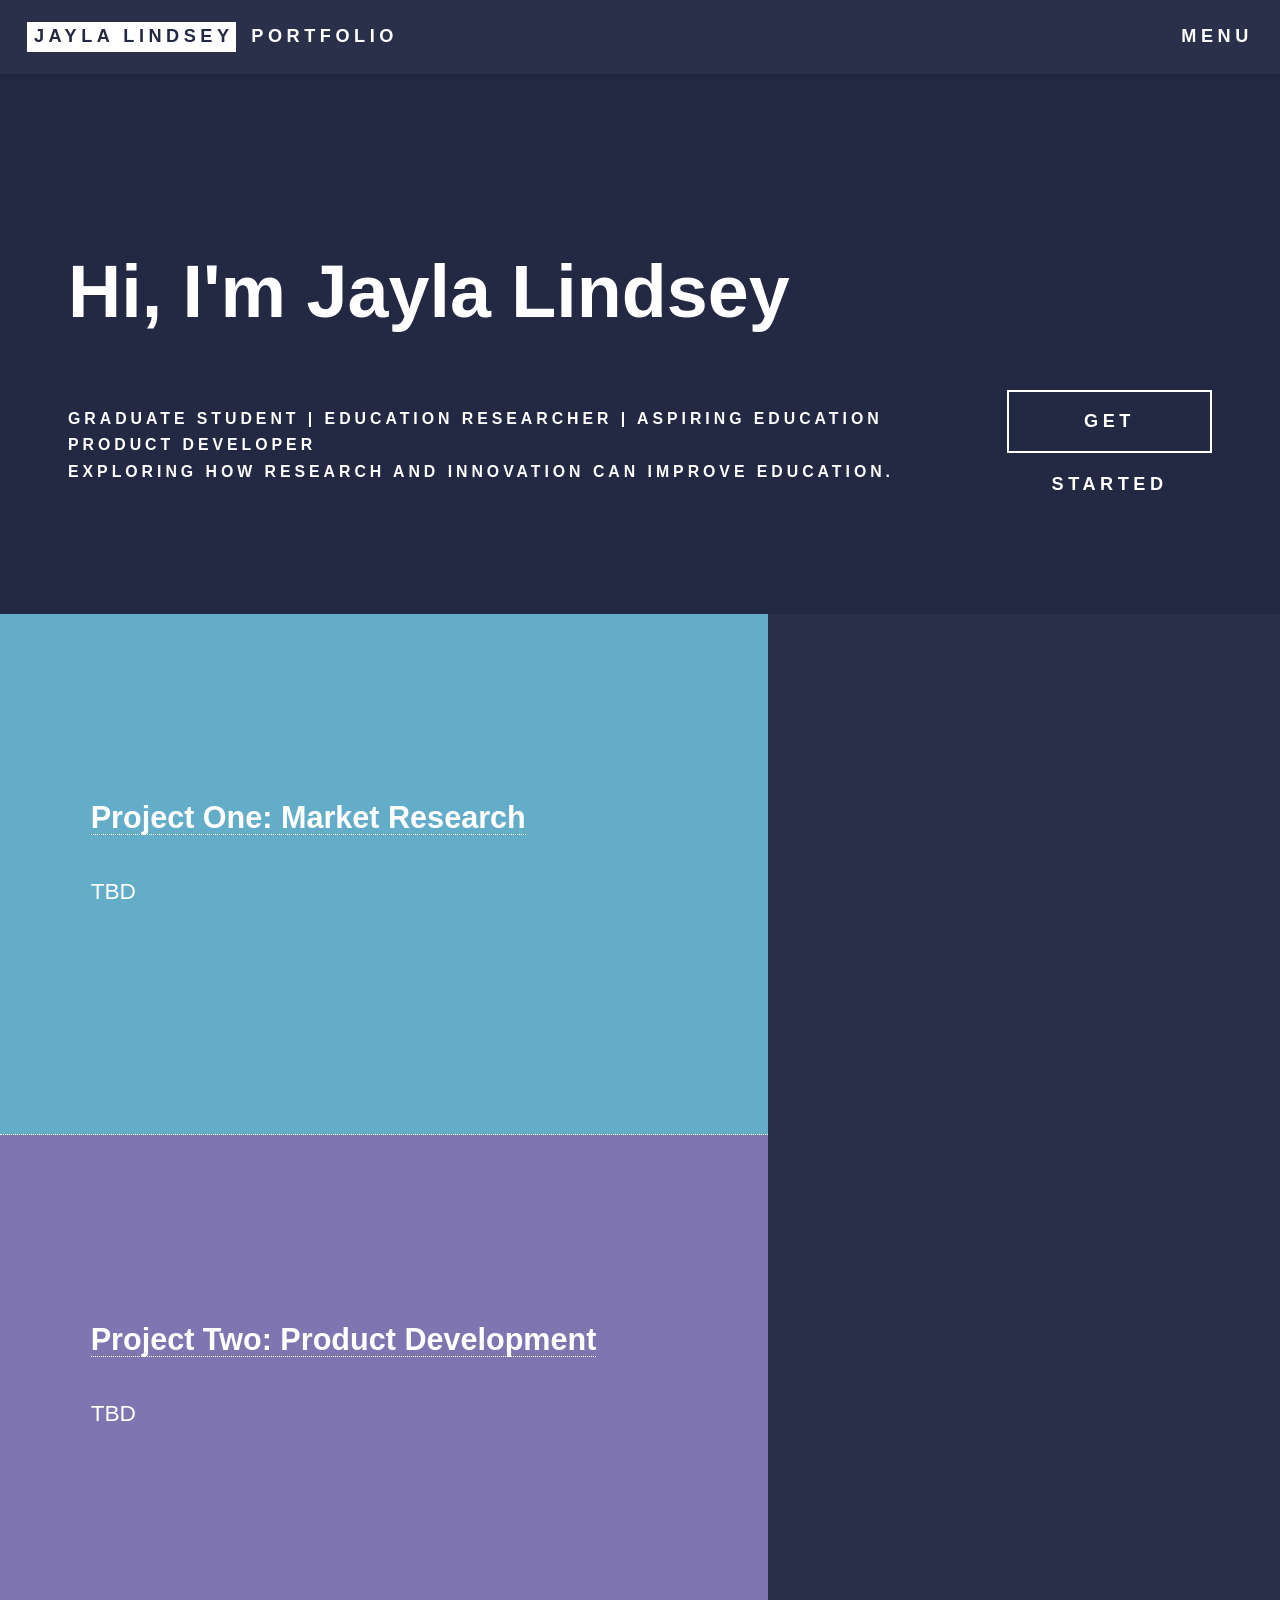
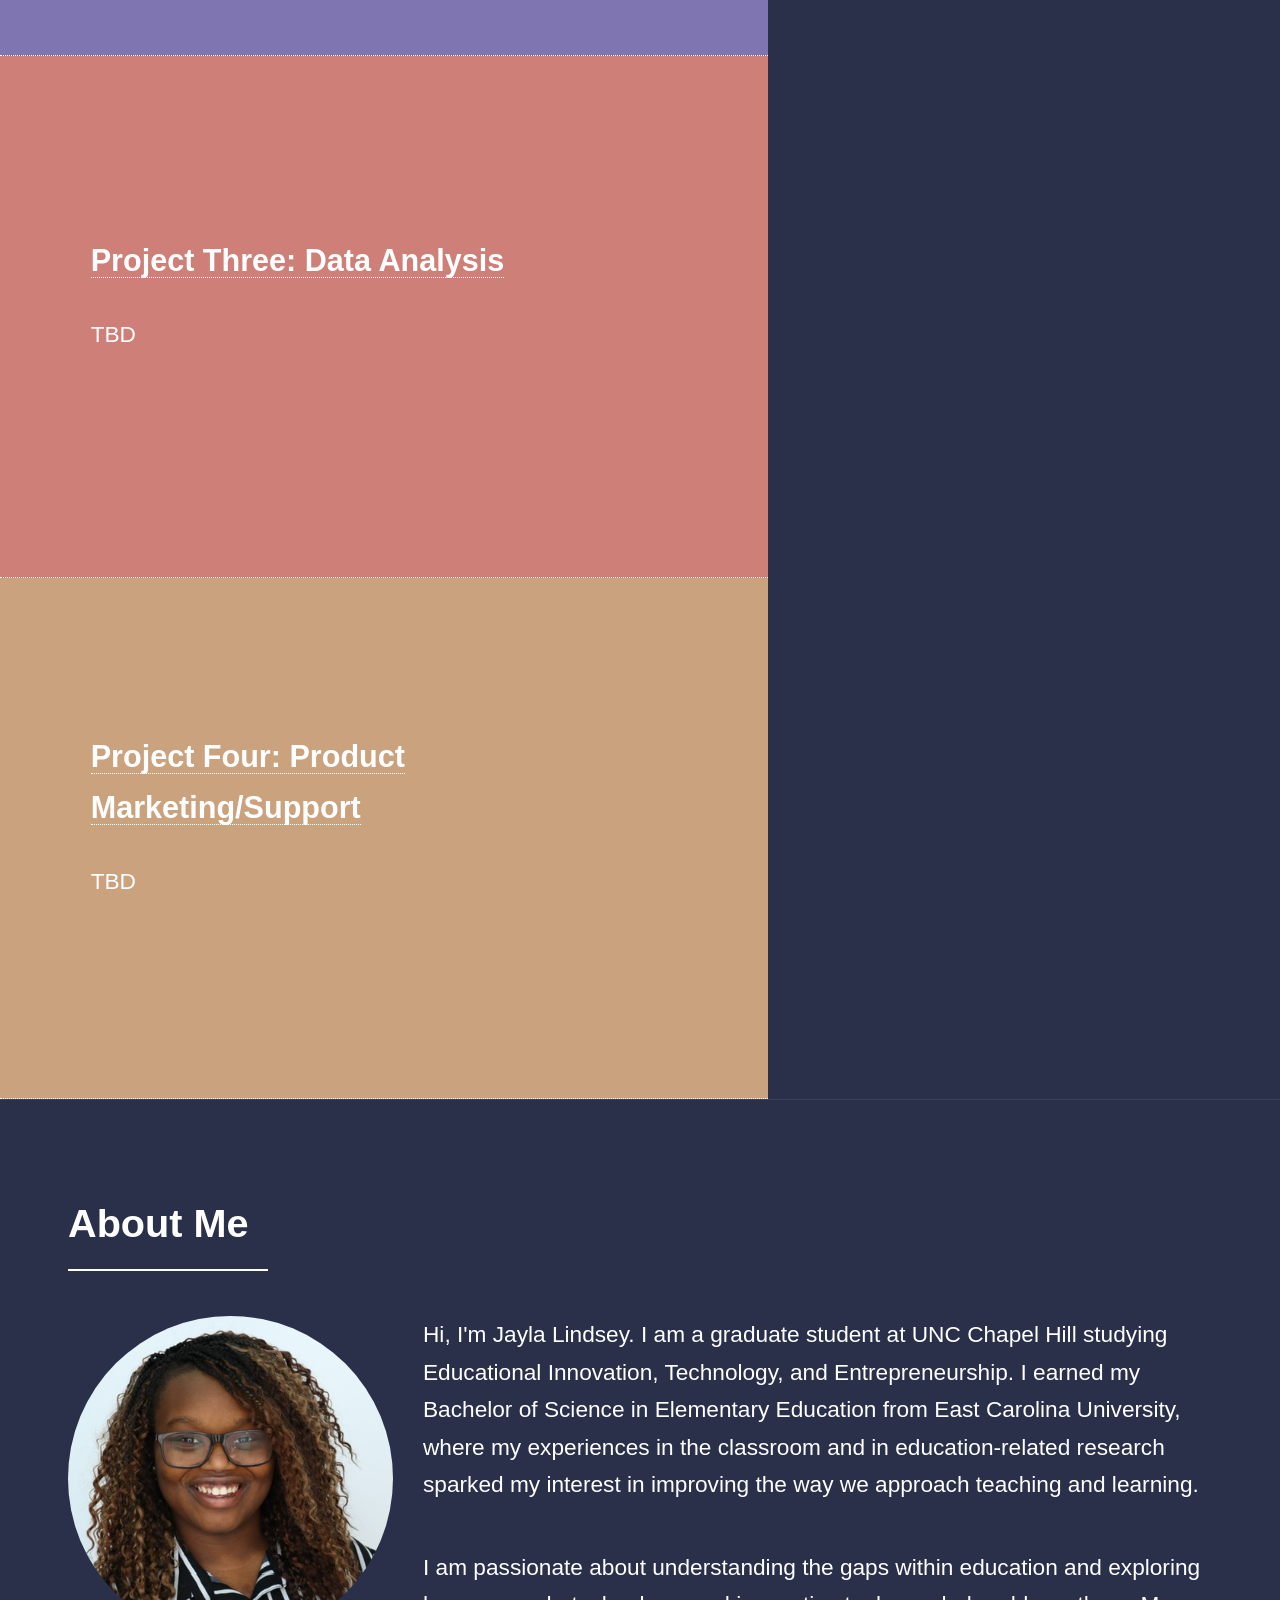
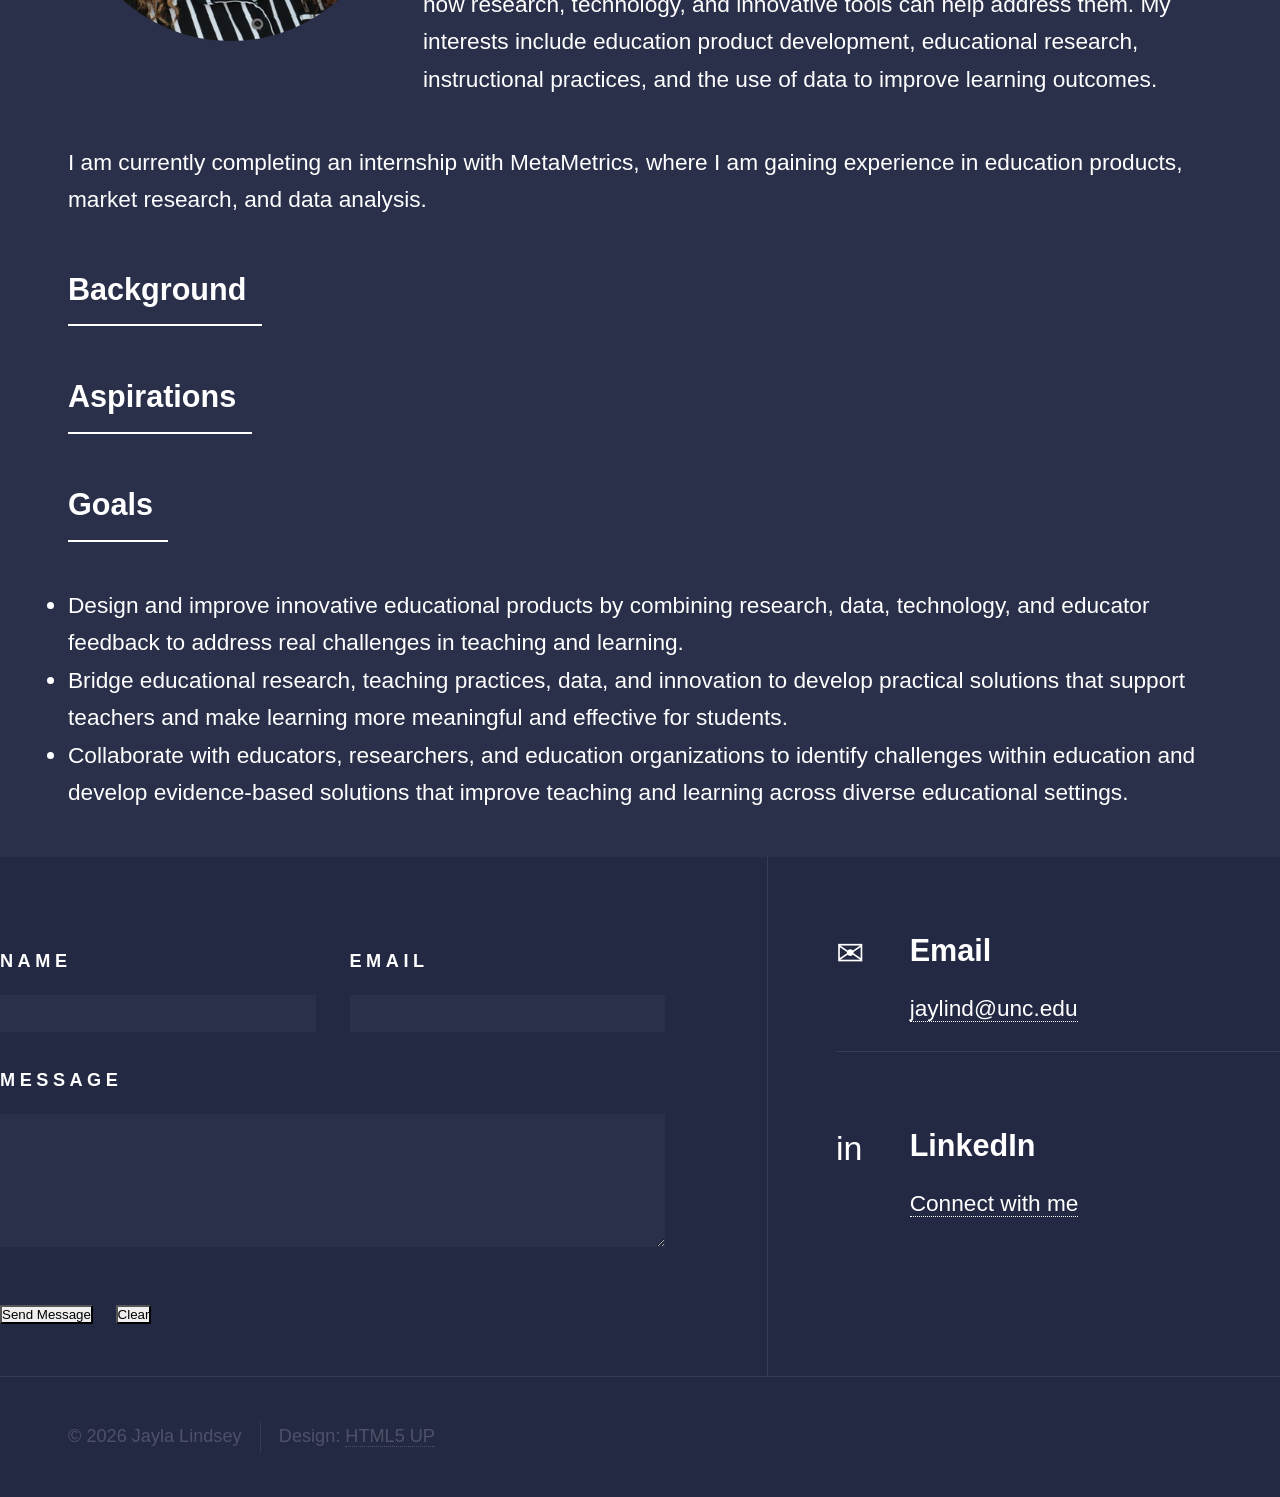
==== index.html @ be00d45a "Update index.html" ====
<!DOCTYPE HTML>
<html>
<head>
    <title>Jayla Lindsey | Education Innovation & Product Development</title>
    <meta charset="utf-8" />
    <meta name="viewport" content="width=device-width, initial-scale=1, user-scalable=no" />
    <link rel="stylesheet" href="style.css" />
</head>
<body>

    <!-- Header -->
    <header id="header">
        <a href="index.html" class="logo"><strong>Jayla Lindsey</strong> <span>Portfolio</span></a>
        <nav>
            <a href="#menu" class="menu-toggle">Menu</a>
        </nav>
    </header>

    <!-- Menu -->
    <nav id="menu">
        <div class="inner">
            <ul class="links">
                <li><a href="index.html">Home</a></li>
                <li><a href="#about">About</a></li>
                <li><a href="#portfolio">Portfolio</a></li>
                <li><a href="#contact">Contact</a></li>
            </ul>
            <a href="#" class="close">Close</a>
        </div>
    </nav>

    <!-- Banner -->
    <section id="banner">
        <div class="inner">
            <header>
                <h1>Hi, I'm Jayla Lindsey</h1>
            </header>
            <div class="content">
                <p>Graduate Student | Education Researcher | Aspiring Education Product Developer<br />
                Exploring how research and innovation can improve education.</p>
                <ul class="actions">
                    <li><a href="#portfolio" class="button">Get Started</a></li>
                </ul>
            </div>
        </div>
    </section>

    <!-- Main -->
    <div id="main">

        <!-- Portfolio Section -->
        <section id="portfolio" class="tiles">
            <article class="tile-1">
                <span class="image">
                    <img src="images/pic01.jpg" alt="" />
                </span>
                <header>
                    <h3><a href="#">Project One: Market Research</a></h3>
                    <p>TBD</p>
                </header>
                <a href="#" class="link"></a>
            </article>
            
            <article class="tile-2">
                <span class="image">
                    <img src="images/pic02.jpg" alt="" />
                </span>
                <header>
                    <h3><a href="#">Project Two: Product Development</a></h3>
                    <p>TBD</p>
                </header>
                <a href="#" class="link"></a>
            </article>
            
            <article class="tile-3">
                <span class="image">
                    <img src="images/pic03.jpg" alt="" />
                </span>
                <header>
                    <h3><a href="#">Project Three: Data Analysis</a></h3>
                    <p>TBD</p>
                </header>
                <a href="#" class="link"></a>
            </article>
            
            <article class="tile-4">
                <span class="image">
                    <img src="images/pic04.jpg" alt="" />
                </span>
                <header>
                    <h3><a href="#">Project Four: Product Marketing/Support</a></h3>
                    <p>TBD</p>
                </header>
                <a href="#" class="link"></a>
            </article>
        </section>

 <!-- About Section -->
<section id="about">
    <div class="inner">

        <header class="major">
            <h2>About Me</h2>
        </header>

        <!-- Photo + Intro -->
        <div class="about-intro">
            <div class="about-photo-container">
                <img class="about-photo" src="lindseyj22@students.ecu.edu-f480ca0d (2).JPG " alt="Jayla Lindsey">
            </div>

            <div class="about-text">
                <p>
                    Hi, I'm Jayla Lindsey. I am a graduate student at UNC Chapel Hill studying Educational Innovation, Technology, and Entrepreneurship. I earned my Bachelor of Science in Elementary Education from East Carolina University, where my experiences in the classroom and in education-related research sparked my interest in improving the way we approach teaching and learning.
                </p>

                <p>
                    I am passionate about understanding the gaps within education and exploring how research, technology, and innovative tools can help address them. My interests include education product development, educational research, instructional practices, and the use of data to improve learning outcomes.
                </p>

                <p>
                    I am currently completing an internship with MetaMetrics, where I am gaining experience in education products, market research, and data analysis.
                </p>
            </div>
        </div>


        <!-- Background Section -->
        <div class="about-section">
            <header class="major">
                <h3>Background</h3>
            </header>

            <p>
                <!-- I graduated with a Bachelor of Science in Elementary Education from East Carolina University, where I gained experience both in the classroom and in education policy and program development. During my undergraduate studies, I completed two internships with the North Carolina Department of Public Instruction, working with the Center for Safer Schools and the Office of Teaching and Learning. Through these experiences, I learned more about how state education standards are developed, revised, and implemented. I also gained experience organizing and analyzing feedback data and collaborating with teams to plan and facilitate professional development events for educators across North Carolina. I currently hold a North Carolina K–6 teaching license. -->
            </p>
        </div>


        <!-- Aspirations Section -->
        <div class="about-section">
            <header class="major">
                <h3>Aspirations</h3>
            </header>

            <p>
                <!-- I aspire to work in education product development and research, with a focus on creating reliable, effective tools that meet the needs of everyone within the education system, including teachers, students, administrators, and families. I am passionate about exploring how technology can be thoughtfully integrated into education to make learning more meaningful for students while making teaching more effective and manageable for educators. I believe technology has tremendous potential to transform education, but that potential depends on developing tools that are grounded in research and responsive to the people who use them. Working alongside educators to identify challenges, develop solutions, and continuously improve the public education system has always been a goal of mine—one that I intend to pursue throughout my career. -->
            </p>
        </div>


        <!-- Goals Section -->
        <div class="about-section">
            <header class="major">
                <h3>Goals</h3>
            </header>

            <ul>
                <li>Design and improve innovative educational products by combining research, data, technology, and educator feedback to address real challenges in teaching and learning.</li>
                <li>Bridge educational research, teaching practices, data, and innovation to develop practical solutions that support teachers and make learning more meaningful and effective for students.</li>
                <li>Collaborate with educators, researchers, and education organizations to identify challenges within education and develop evidence-based solutions that improve teaching and learning across diverse educational settings.</li>
            </ul>
        </div>

    </div>
</section>

    </div>

    <!-- Contact -->
    <section id="contact">
        <div class="inner">
            <section>
                <form method="post" action="#">
                    <div class="fields">
                        <div class="field half">
                            <label for="name">Name</label>
                            <input type="text" name="name" id="name" />
                        </div>
                        <div class="field half">
                            <label for="email">Email</label>
                            <input type="email" name="email" id="email" />
                        </div>
                        <div class="field">
                            <label for="message">Message</label>
                            <textarea name="message" id="message" rows="6"></textarea>
                        </div>
                    </div>
                    <ul class="actions">
                        <li><input type="submit" value="Send Message" class="primary" /></li>
                        <li><input type="reset" value="Clear" /></li>
                    </ul>
                </form>
            </section>
            <section class="split">
                <section>
                    <div class="contact-method">
                        <span class="icon">✉</span>
                        <h3>Email</h3>
                        <a href="mailto:jaylind@unc.edu">jaylind@unc.edu</a>
                    </div>
                </section>
                <section>
                    <div class="contact-method">
                        <span class="icon">in</span>
                        <h3>LinkedIn</h3>
                        <a href="https://www.linkedin.com/in/jayla-lindsey-569620266" target="_blank">Connect with me</a>
                    </div>
                </section>
            </section>
        </div>
    </section>

    <!-- Footer -->
    <footer id="footer">
        <div class="inner">
            <ul class="copyright">
                <li>&copy; 2026 Jayla Lindsey</li>
                <li>Design: <a href="https://html5up.net">HTML5 UP</a></li>
            </ul>
        </div>
    </footer>

    <script src="script.js"></script>

</body>
</html>
---- style.css ----
/* 
   SIMPLIFIED FORTY TEMPLATE STYLESHEET
   
   KEY CUSTOMIZATION POINTS:
   1. COLORS: Lines 15-20 - Change the main color scheme
   2. FONTS: Line 25 - Change the font family
   3. BANNER IMAGE: Line 250 - Change banner background image
   4. TILE COLORS: Lines 400-420 - Change portfolio tile overlay colors
*/

/* ========================================
   VARIABLES - CHANGE THESE FOR EASY CUSTOMIZATION
   ======================================== */

:root {
    --primary-color: #9bf1ff;
    --primary-dark: #53e3fb;
    --background-dark: #242943;
    --background-light: #2a2f4a;
    --text-color: #ffffff;
    --border-color: rgba(212, 212, 255, 0.1);
}

/* ========================================
   BASIC RESET & TYPOGRAPHY
   ======================================== */

* {
    margin: 0;
    padding: 0;
    box-sizing: border-box;
}

body {
    font-family: "Source Sans Pro", Arial, sans-serif;
    font-size: 17pt;
    font-weight: 300;
    line-height: 1.65;
    color: var(--text-color);
    background: var(--background-dark);
}

h1, h2, h3, h4, h5, h6 {
    font-weight: 600;
    line-height: 1.65;
    margin: 0 0 1em 0;
    color: var(--text-color);
}

h1 { font-size: 2.5em; }
h2 { font-size: 1.75em; }
h3 { font-size: 1.35em; }

p {
    margin: 0 0 2em 0;
}

a {
    color: inherit;
    text-decoration: none;
    border-bottom: dotted 1px;
    transition: color 0.2s ease, border-bottom-color 0.2s ease;
}

a:hover {
    border-bottom-color: transparent;
    color: var(--primary-color);
}

strong, b {
    font-weight: 600;
}

/* ========================================
   HEADER
   ======================================== */

#header {
    display: flex;
    justify-content: space-between;
    align-items: center;
    background-color: var(--background-light);
    box-shadow: 0 0 0.25em 0 rgba(0, 0, 0, 0.15);
    height: 3.25em;
    position: fixed;
    top: 0;
    left: 0;
    width: 100%;
    z-index: 10000;
}

#header .logo {
    font-size: 0.8em;
    font-weight: 600;
    letter-spacing: 0.25em;
    text-transform: uppercase;
    padding: 0 1.5em;
    border: 0;
}

#header .logo strong {
    background-color: var(--text-color);
    color: var(--background-dark);
    display: inline-block;
    line-height: 1.65em;
    padding: 0 0.125em 0 0.375em;
    margin-right: 0.325em;
    transition: background-color 0.2s ease;
}

#header .logo:hover strong {
    background-color: var(--primary-color);
}

#header nav .menu-toggle {
    display: block;
    font-size: 0.8em;
    font-weight: 600;
    letter-spacing: 0.25em;
    text-transform: uppercase;
    padding: 0 1.5em;
    border: 0;
}

/* ========================================
   MENU (Mobile/Overlay)
   ======================================== */

#menu {
    position: fixed;
    top: 0;
    left: 0;
    width: 100%;
    height: 100%;
    background: rgba(36, 41, 67, 0.95);
    display: flex;
    align-items: center;
    justify-content: center;
    z-index: 10002;
    opacity: 0;
    visibility: hidden;
    transition: opacity 0.35s ease, visibility 0.35s;
}

#menu.visible {
    opacity: 1;
    visibility: visible;
}

#menu .inner {
    text-align: center;
    max-width: 18em;
}

#menu .links {
    list-style: none;
    margin: 0 0 1em 0;
}

#menu .links li {
    border-top: solid 1px var(--border-color);
}

#menu .links li:first-child {
    border-top: 0;
}

#menu .links a {
    display: block;
    font-size: 0.8em;
    font-weight: 600;
    letter-spacing: 0.25em;
    text-transform: uppercase;
    line-height: 4em;
    border: 0;
}

#menu .close {
    display: inline-block;
    margin-top: 2em;
    padding: 0.5em 1em;
    border: solid 2px var(--text-color);
    font-size: 0.8em;
    font-weight: 600;
    letter-spacing: 0.25em;
    text-transform: uppercase;
}

#menu .close:hover {
    border-color: var(--primary-color);
}

/* ========================================
   BANNER
   CHANGE BANNER IMAGE: Update background-image URL on line ~250
   ======================================== */

#banner {
    display: flex;
    align-items: center;
    min-height: 60vh;
    max-height: 32em;
    padding: 6em 0 2em 0;
    background-image: url('images/banner.jpg'); /* CHANGE THIS IMAGE */
    background-position: center;
    background-repeat: no-repeat;
    background-size: cover;
    position: relative;
    margin-top: 3.25em;
}

#banner::after {
    content: '';
    position: absolute;
    top: 0;
    left: 0;
    width: 100%;
    height: 100%;
    background-color: var(--background-dark);
    opacity: 0.85;
    z-index: 1;
}

#banner .inner {
    position: relative;
    z-index: 2;
    max-width: 65em;
    margin: 0 auto;
    padding: 0 3em;
}

#banner h1 {
    font-size: 3.25em;
    margin-bottom: 0.5em;
}

#banner .content {
    display: flex;
    align-items: center;
    margin: 0 0 2em 0;
}

#banner .content p {
    font-size: 0.7em;
    font-weight: 600;
    letter-spacing: 0.25em;
    text-transform: uppercase;
    margin-right: 1.5em;
    margin-bottom: 0;
}

/* ========================================
   BUTTONS
   ======================================== */

.button {
    display: inline-block;
    background-color: transparent;
    box-shadow: inset 0 0 0 2px var(--text-color);
    color: var(--text-color);
    font-size: 0.8em;
    font-weight: 600;
    letter-spacing: 0.25em;
    text-transform: uppercase;
    padding: 0 1.75em;
    line-height: 3.5em;
    height: 3.5em;
    text-align: center;
    transition: background-color 0.2s ease, box-shadow 0.2s ease, color 0.2s ease;
    border: 0;
    cursor: pointer;
}

.button:hover {
    box-shadow: inset 0 0 0 2px var(--primary-color);
    color: var(--primary-color);
}

.button:active {
    background-color: rgba(155, 241, 255, 0.1);
    box-shadow: inset 0 0 0 2px var(--primary-dark);
    color: var(--primary-dark);
}

.button.primary {
    background-color: var(--text-color);
    box-shadow: none;
    color: var(--background-dark);
}

.button.primary:hover {
    background-color: var(--primary-color);
    color: var(--background-dark);
}

.button.primary:active {
    background-color: var(--primary-dark);
}

.actions {
    list-style: none;
    display: flex;
    gap: 1em;
}

/* ========================================
   MAIN CONTENT
   ======================================== */

#main {
    background-color: var(--background-light);
}

#main > section {
    border-top: solid 1px var(--border-color);
}

#main > section:first-child {
    border-top: 0;
}

#main .inner {
    max-width: 65em;
    margin: 0 auto;
    padding: 4em 3em 2em 3em;
}

.major {
    width: max-content;
    margin-bottom: 2em;
}

.major > :first-child {
    margin-bottom: 0;
    width: calc(100% + 0.5em);
}

.major > :first-child::after {
    content: '';
    background-color: var(--text-color);
    display: block;
    height: 2px;
    margin: 0.325em 0 0.5em 0;
    width: 100%;
}

.major > p {
    font-size: 0.7em;
    font-weight: 600;
    letter-spacing: 0.25em;
    margin-bottom: 0;
    text-transform: uppercase;
}

/* ========================================
   PORTFOLIO TILES
   CHANGE TILE COLORS: Update background-color values below (lines ~400-420)
   ======================================== */

.tiles {
    display: flex;
    flex-wrap: wrap;
}

.tiles article {
    position: relative;
    display: flex;
    align-items: center;
    width: 40%;
    height: 40vh;
    min-height: 23em;
    max-height: 40em;
    padding: 4em;
    background-position: center;
    background-repeat: no-repeat;
    background-size: cover;
    overflow: hidden;
    cursor: pointer;
    transition: transform 0.25s ease;
}

.tiles article:hover {
    transform: scale(1.05);
}

.tiles article:nth-child(2n - 1),
.tiles article:nth-child(2n - 2) {
    width: 60%;
}

.tiles article .image {
    display: none;
}

.tiles article header {
    position: relative;
    z-index: 3;
}

.tiles article::before {
    content: '';
    position: absolute;
    top: 0;
    left: 0;
    width: 100%;
    height: 100%;
    opacity: 0.85;
    z-index: 2;
    transition: opacity 0.5s ease;
}

.tiles article:hover::before {
    opacity: 0.5;
}

.tiles article::after {
    content: '';
    position: absolute;
    top: 0;
    left: 0;
    width: 100%;
    height: 100%;
    background-color: rgba(36, 41, 67, 0.25);
    z-index: 1;
}

/* TILE OVERLAY COLORS - CUSTOMIZE THESE */
.tiles article.tile-1::before { background-color: #6fc3df; }
.tiles article.tile-2::before { background-color: #8d82c4; }
.tiles article.tile-3::before { background-color: #ec8d81; }
.tiles article.tile-4::before { background-color: #e7b788; }
.tiles article.tile-5::before { background-color: #8ea9e8; }
.tiles article.tile-6::before { background-color: #87c5a4; }

.tiles article .link {
    position: absolute;
    top: 0;
    left: 0;
    width: 100%;
    height: 100%;
    z-index: 4;
}

/* ========================================
   CONTACT SECTION
   ======================================== */

#contact {
    border-bottom: solid 1px var(--border-color);
}

#contact > .inner {
    display: flex;
    max-width: 65em;
    margin: 0 auto;
    padding: 0;
}

#contact > .inner > section:first-child {
    width: 60%;
    padding: 4em 3em 2em 0;
    border-right: solid 1px var(--border-color);
}

#contact > .inner > .split {
    width: 40%;
    padding: 0 0 0 3em;
}

#contact .split section {
    padding: 3em 0 1em 0;
    border-top: solid 1px var(--border-color);
}

#contact .split section:first-child {
    border-top: 0;
}

.contact-method {
    padding-left: 3.25em;
    position: relative;
}

.contact-method .icon {
    position: absolute;
    left: 0;
    top: 0;
    font-size: 1.5em;
}

.contact-method h3 {
    margin: 0 0 0.5em 0;
}

/* ========================================
   FORMS
   ======================================== */

form .fields {
    display: flex;
    flex-wrap: wrap;
    margin: -1.5em 0 2em -1.5em;
}

form .field {
    flex-grow: 0;
    flex-shrink: 0;
    padding: 1.5em 0 0 1.5em;
    width: calc(100% - 1.5em);
}

form .field.half {
    width: calc(50% - 0.75em);
}

label {
    display: block;
    font-size: 0.8em;
    font-weight: 600;
    letter-spacing: 0.25em;
    text-transform: uppercase;
    margin: 0 0 1em 0;
}

input[type="text"],
input[type="email"],
textarea {
    appearance: none;
    background: rgba(212, 212, 255, 0.035);
    border: none;
    border-radius: 0;
    color: inherit;
    display: block;
    outline: 0;
    padding: 0 1em;
    width: 100%;
    font-family: inherit;
}

input[type="text"],
input[type="email"] {
    height: 2.75em;
}

textarea {
    padding: 0.75em 1em;
    min-height: 10em;
}

input[type="text"]:focus,
input[type="email"]:focus,
textarea:focus {
    border: solid 2px var(--primary-color);
}

input[type="submit"],
input[type="reset"] {
    appearance: none;
    cursor: pointer;
}

/* ========================================
   FOOTER
   ======================================== */

#footer {
    padding: 2em 0;
}

#footer .inner {
    max-width: 65em;
    margin: 0 auto;
    padding: 0 3em;
}

.copyright {
    list-style: none;
    display: flex;
    font-size: 0.8em;
    color: rgba(244, 244, 255, 0.2);
}

.copyright li {
    border-left: solid 1px var(--border-color);
    margin-left: 1em;
    padding-left: 1em;
}

.copyright li:first-child {
    border-left: 0;
    margin-left: 0;
    padding-left: 0;
}

/* ========================================
   RESPONSIVE DESIGN
   ======================================== */

@media screen and (max-width: 980px) {
    body {
        font-size: 14pt;
    }
    
    #banner .inner {
        padding: 0 2em;
    }
    
    #main .inner {
        padding: 3em 2em 1em 2em;
    }
    
    .tiles article {
        width: 50% !important;
        padding: 3em 2em;
    }
    
    #contact > .inner {
        flex-direction: column;
    }
    
    #contact > .inner > section:first-child {
        width: 100%;
        padding: 4em 2em 2em 2em;
        border-right: 0;
    }
    
    #contact > .inner > .split {
        width: 100%;
        padding: 0 2em;
    }
}

@media screen and (max-width: 736px) {
    body {
        font-size: 12pt;
    }
    
    h1 { font-size: 2em; }
    h2 { font-size: 1.5em; }
    h3 { font-size: 1.25em; }
    
    #header {
        height: 2.75em;
    }
    
    #banner {
        padding: 5em 0 1em 0;
        margin-top: 2.75em;
        min-height: auto;
    }
    
    #banner h1 {
        font-size: 2em;
    }
    
    #banner .content {
        flex-direction: column;
        align-items: flex-start;
    }
    
    #banner .content p {
        margin-right: 0;
        margin-bottom: 2em;
    }
    
    .tiles article {
        width: 100% !important;
        height: 16em;
        max-height: none;
        min-height: 0;
        padding: 3em 1.5em 1em 1.5em;
    }
    
    .tiles article h3 {
        font-size: 1.5em;
    }
    
    #main .inner {
        padding: 3em 1.5em 1em 1.5em;
    }
    
    #contact > .inner > section:first-child {
        padding: 3em 1.5em 1em 1.5em;
    }
    
    #contact > .inner > .split {
        padding: 0 1.5em;
    }
    
    #contact .split section {
        padding: 3em 0 1em 0;
    }
    
    form .field.half {
        width: calc(100% - 1.5em);
    }
}

@media screen and (max-width: 480px) {
    #menu .inner {
        padding: 2em;
    }
    
    .actions {
        flex-direction: column;
    }
    
    .tiles {
        display: block;
    }
    
    .tiles article {
        height: 20em;
        width: 100% !important;
    }
    
    .copyright {
        flex-direction: column;
    }
/* =========================
   ABOUT ME PHOTO + BUBBLES
   ========================= */

.about-visual {
    position: relative;
    width: 420px;
    height: 420px;
    margin: 2rem auto 3rem auto;
}

.about-photo {
    position: absolute;
    width: 240px;
    height: 240px;
    top: 90px;
    left: 90px;
    border-radius: 50%;
    overflow: hidden;
    z-index: 2;
    border: 8px solid rgba(255,255,255,0.9);
}

.about-photo img {
    width: 100%;
    height: 100%;
    object-fit: cover;
}

.about-bubble {
    position: absolute;
    width: 120px;
    height: 120px;
    border-radius: 50%;
    background: white;
    display: flex;
    align-items: center;
    justify-content: center;
    text-align: center;
    font-size: 0.75rem;
    font-weight: 700;
    letter-spacing: 0.08em;
    box-shadow: 0 8px 25px rgba(0,0,0,0.15);
    z-index: 3;
    transition: transform 0.3s ease;
}

.about-bubble:hover {
    transform: scale(1.08);
}

.bubble-teacher {
    top: 0;
    left: 0;
}

.bubble-researcher {
    top: 0;
    right: 0;
}

.bubble-advocate {
    bottom: 0;
    left: 0;
}

.bubble-innovator {
    bottom: 0;
    right: 0;
}


/* Mobile version */

@media screen and (max-width: 600px) {

    .about-visual {
        width: 300px;
        height: 300px;
    }

    .about-photo {
        width: 170px;
        height: 170px;
        top: 65px;
        left: 65px;
    }

    .about-bubble {
        width: 85px;
        height: 85px;
        font-size: 0.6rem;
    }
}
    
    .copyright li {
        border-left: 0;
        margin-left: 0;
        padding-left: 0;
        line-height: 2em;
    }
}
.about-photo {
    float: left;
    width: 325px;
    height: 325px;
    object-fit: cover;
    object-position: center 20%;
    border-radius: 50%;
    margin: 0 30px 20px 0;
}
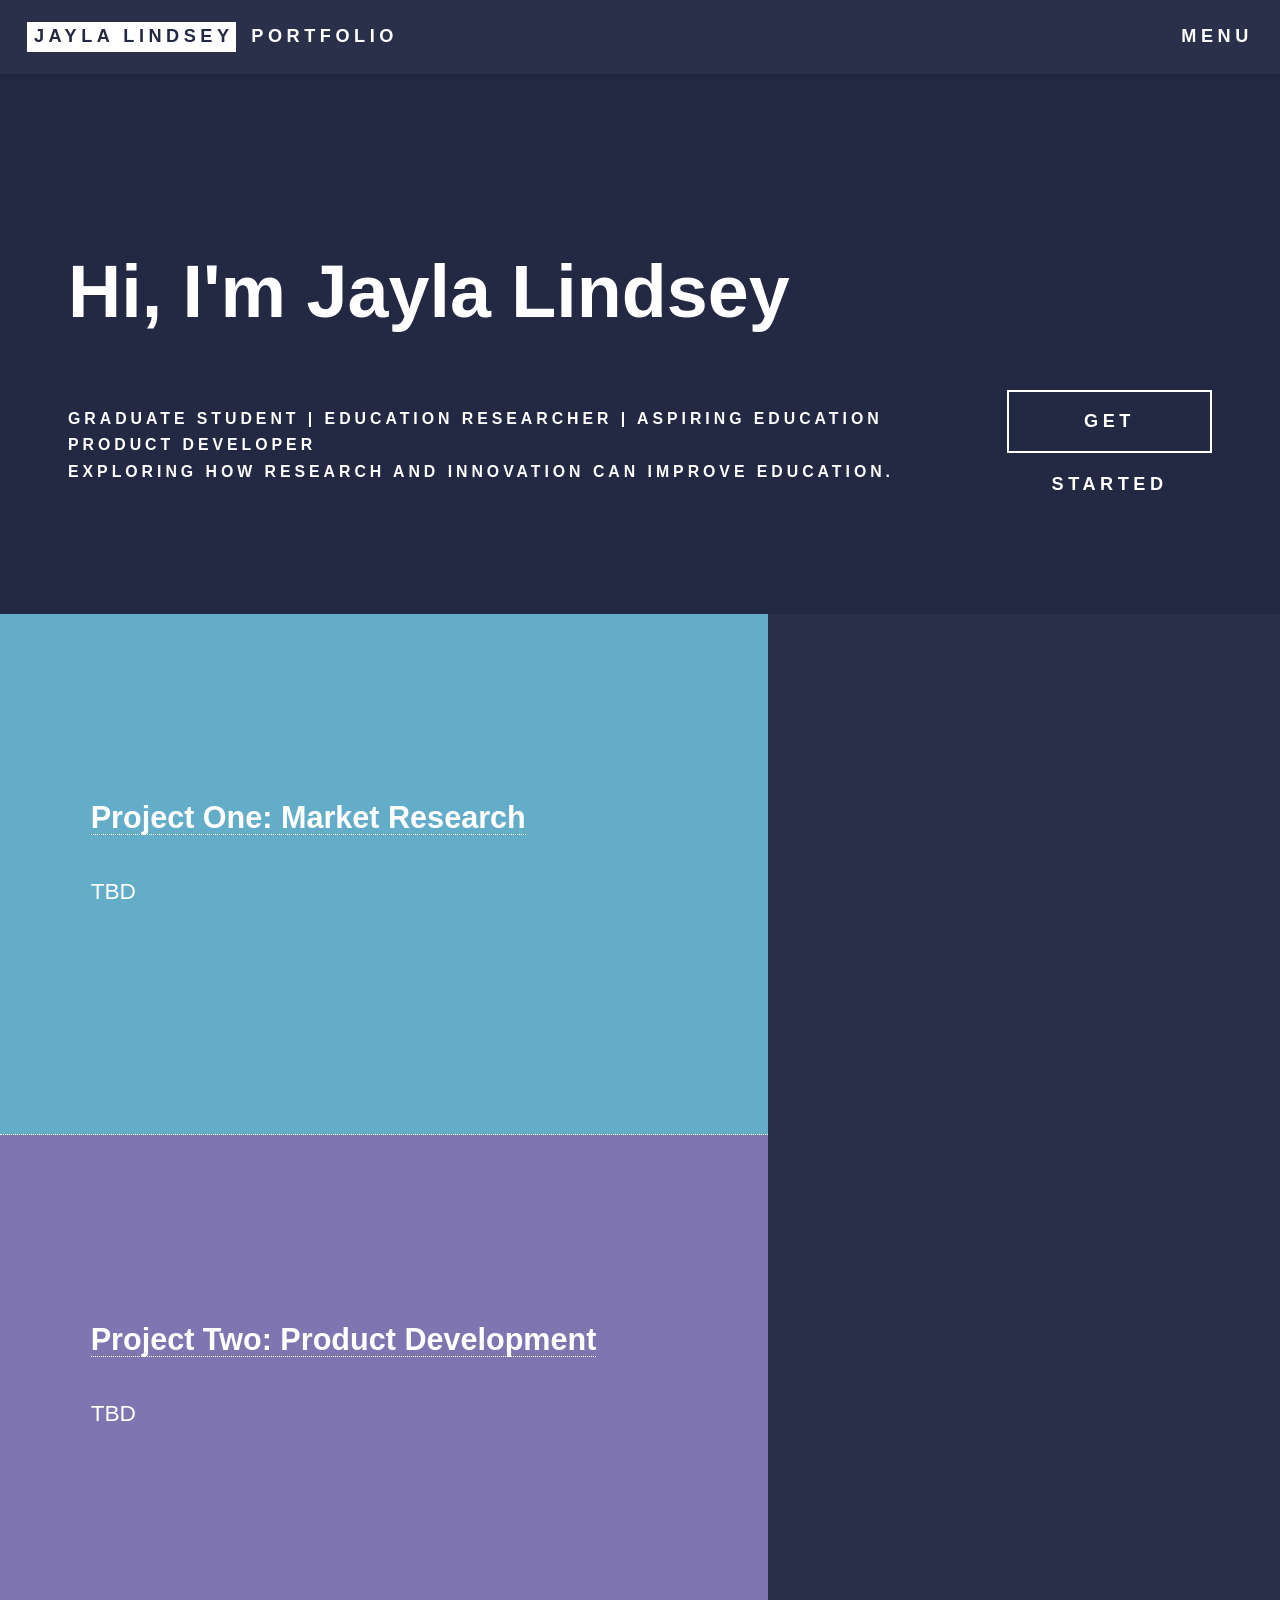
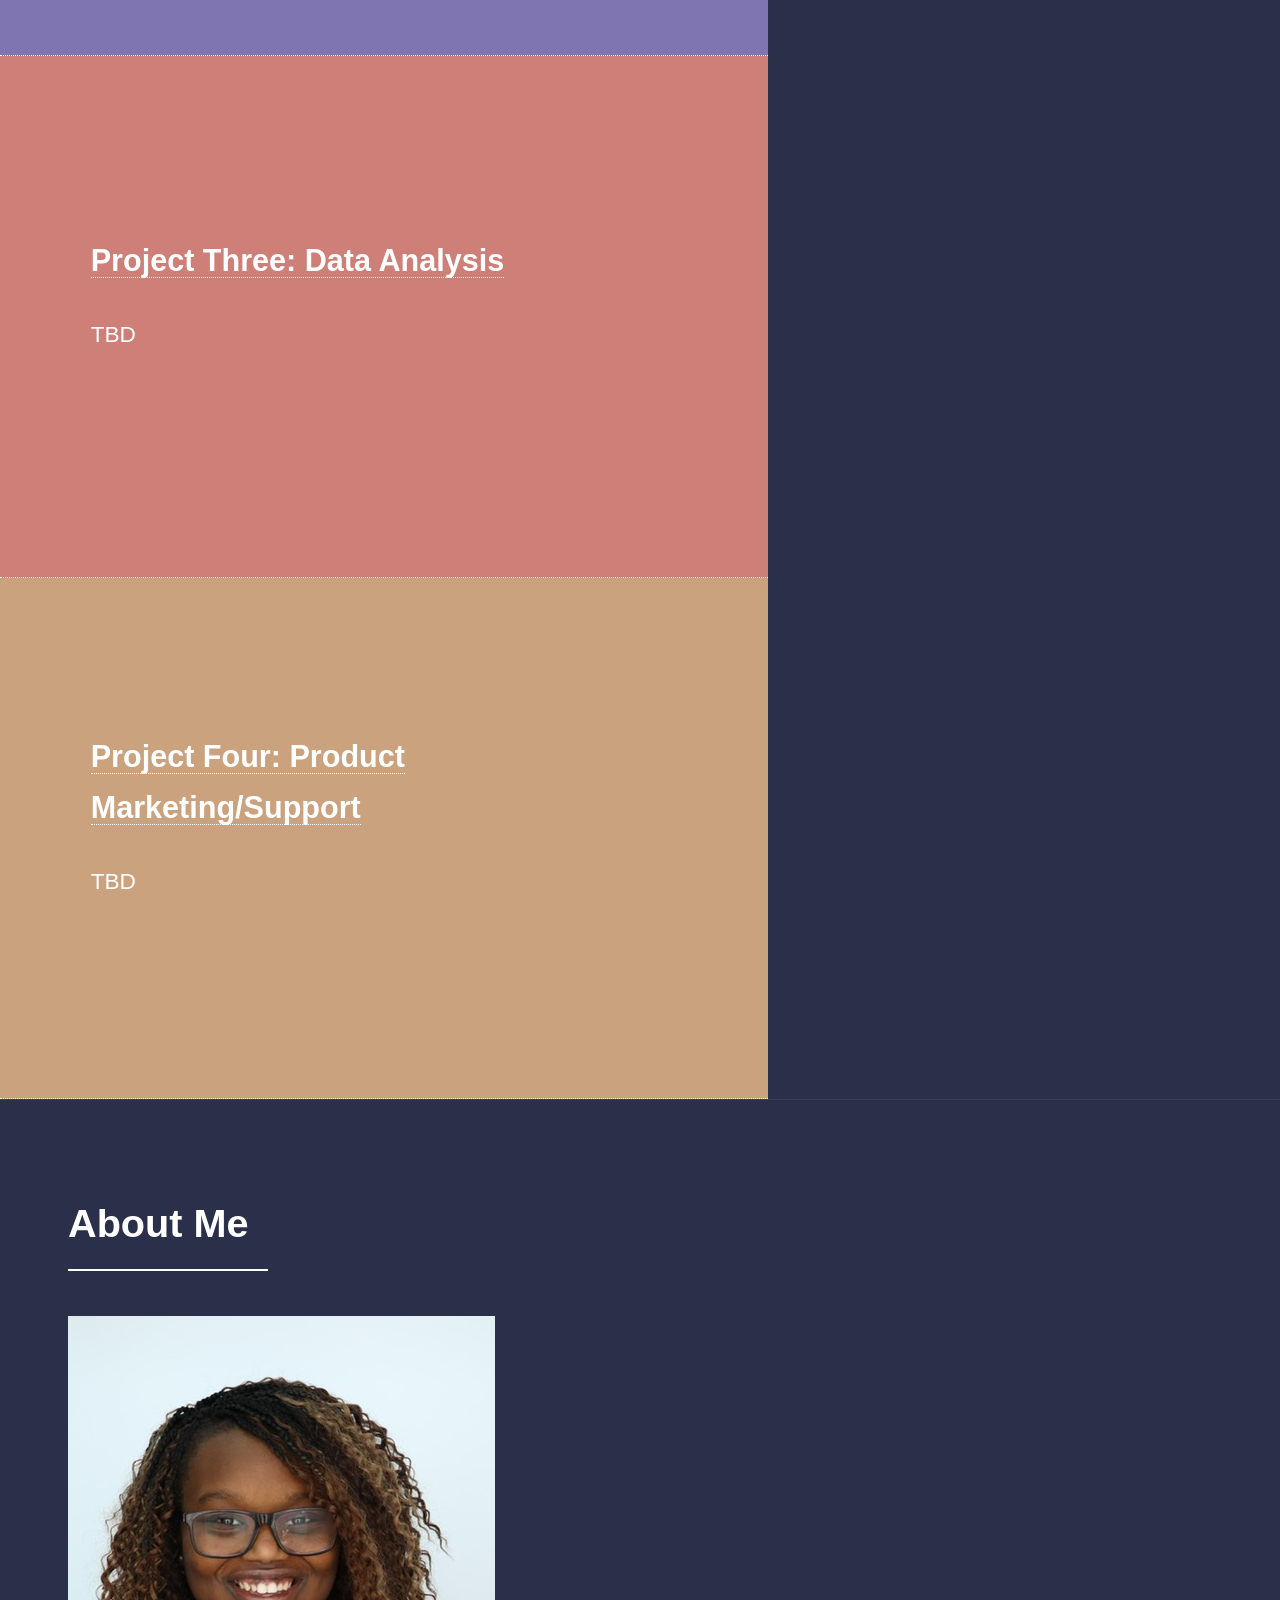
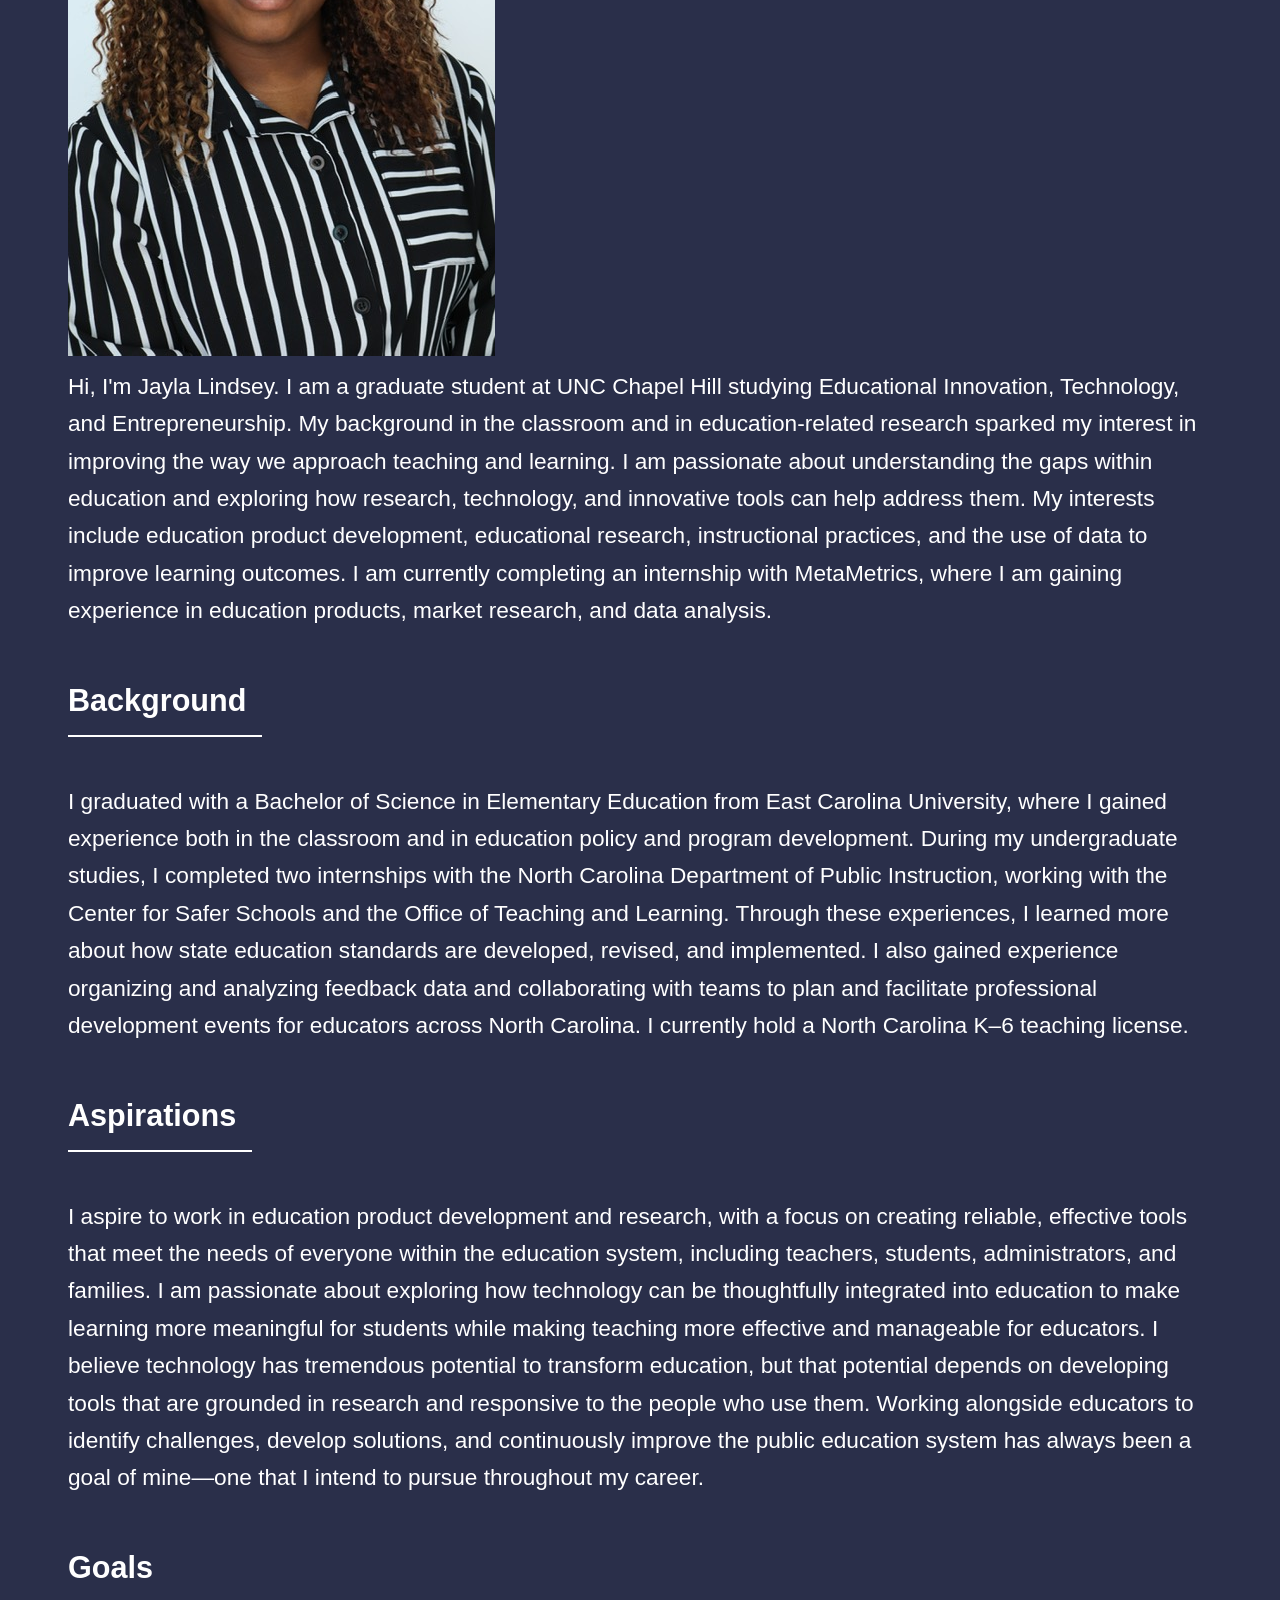
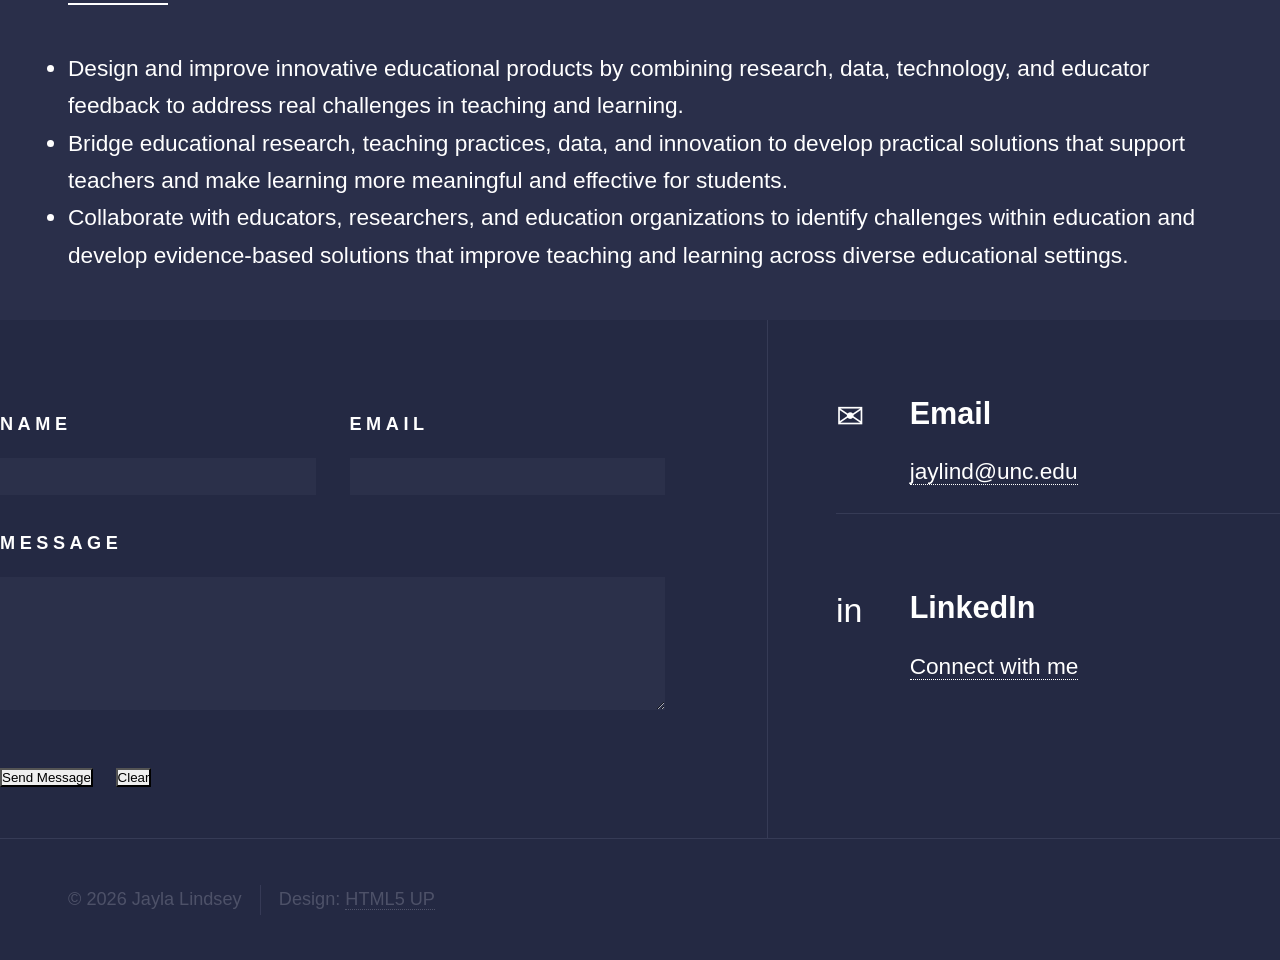
==== commit 6c28bad9: "Update index.html" ====
--- a/index.html
+++ b/index.html
@@ -111,16 +111,9 @@
 
             <div class="about-text">
                 <p>
-                    Hi, I'm Jayla Lindsey. I am a graduate student at UNC Chapel Hill studying Educational Innovation, Technology, and Entrepreneurship. I earned my Bachelor of Science in Elementary Education from East Carolina University, where my experiences in the classroom and in education-related research sparked my interest in improving the way we approach teaching and learning.
+                    Hi, I'm Jayla Lindsey. I am a graduate student at UNC Chapel Hill studying Educational Innovation, Technology, and Entrepreneurship. My background in the classroom and in education-related research sparked my interest in improving the way we approach teaching and learning.  I am passionate about understanding the gaps within education and exploring how research, technology, and innovative tools can help address them. My interests include education product development, educational research, instructional practices, and the use of data to improve learning outcomes.  I am currently completing an internship with MetaMetrics, where I am gaining experience in education products, market research, and data analysis.
                 </p>
-
-                <p>
-                    I am passionate about understanding the gaps within education and exploring how research, technology, and innovative tools can help address them. My interests include education product development, educational research, instructional practices, and the use of data to improve learning outcomes.
-                </p>
-
-                <p>
-                    I am currently completing an internship with MetaMetrics, where I am gaining experience in education products, market research, and data analysis.
-                </p>
+            
             </div>
         </div>
 
@@ -132,7 +125,7 @@
             </header>
 
             <p>
-                <!-- I graduated with a Bachelor of Science in Elementary Education from East Carolina University, where I gained experience both in the classroom and in education policy and program development. During my undergraduate studies, I completed two internships with the North Carolina Department of Public Instruction, working with the Center for Safer Schools and the Office of Teaching and Learning. Through these experiences, I learned more about how state education standards are developed, revised, and implemented. I also gained experience organizing and analyzing feedback data and collaborating with teams to plan and facilitate professional development events for educators across North Carolina. I currently hold a North Carolina K–6 teaching license. -->
+                I graduated with a Bachelor of Science in Elementary Education from East Carolina University, where I gained experience both in the classroom and in education policy and program development. During my undergraduate studies, I completed two internships with the North Carolina Department of Public Instruction, working with the Center for Safer Schools and the Office of Teaching and Learning. Through these experiences, I learned more about how state education standards are developed, revised, and implemented. I also gained experience organizing and analyzing feedback data and collaborating with teams to plan and facilitate professional development events for educators across North Carolina. I currently hold a North Carolina K–6 teaching license.
             </p>
         </div>
 
@@ -144,7 +137,7 @@
             </header>
 
             <p>
-                <!-- I aspire to work in education product development and research, with a focus on creating reliable, effective tools that meet the needs of everyone within the education system, including teachers, students, administrators, and families. I am passionate about exploring how technology can be thoughtfully integrated into education to make learning more meaningful for students while making teaching more effective and manageable for educators. I believe technology has tremendous potential to transform education, but that potential depends on developing tools that are grounded in research and responsive to the people who use them. Working alongside educators to identify challenges, develop solutions, and continuously improve the public education system has always been a goal of mine—one that I intend to pursue throughout my career. -->
+               I aspire to work in education product development and research, with a focus on creating reliable, effective tools that meet the needs of everyone within the education system, including teachers, students, administrators, and families. I am passionate about exploring how technology can be thoughtfully integrated into education to make learning more meaningful for students while making teaching more effective and manageable for educators. I believe technology has tremendous potential to transform education, but that potential depends on developing tools that are grounded in research and responsive to the people who use them. Working alongside educators to identify challenges, develop solutions, and continuously improve the public education system has always been a goal of mine—one that I intend to pursue throughout my career.
             </p>
         </div>
 
--- a/style.css
+++ b/style.css
@@ -717,114 +717,52 @@
     .copyright {
         flex-direction: column;
     }
-/* =========================
-   ABOUT ME PHOTO + BUBBLES
-   ========================= */
-
-.about-visual {
-    position: relative;
-    width: 420px;
-    height: 420px;
-    margin: 2rem auto 3rem auto;
+/* ========================================
+   ABOUT ME
+   ======================================== */
+
+.about-intro {
+    display: flex;
+    align-items: flex-start;
+    gap: 40px;
+    margin-bottom: 4em;
+}
+
+.about-photo-container {
+    flex: 0 0 325px;
 }
 
 .about-photo {
-    position: absolute;
-    width: 240px;
-    height: 240px;
-    top: 90px;
-    left: 90px;
-    border-radius: 50%;
-    overflow: hidden;
-    z-index: 2;
-    border: 8px solid rgba(255,255,255,0.9);
-}
-
-.about-photo img {
-    width: 100%;
-    height: 100%;
-    object-fit: cover;
-}
-
-.about-bubble {
-    position: absolute;
-    width: 120px;
-    height: 120px;
-    border-radius: 50%;
-    background: white;
-    display: flex;
-    align-items: center;
-    justify-content: center;
-    text-align: center;
-    font-size: 0.75rem;
-    font-weight: 700;
-    letter-spacing: 0.08em;
-    box-shadow: 0 8px 25px rgba(0,0,0,0.15);
-    z-index: 3;
-    transition: transform 0.3s ease;
-}
-
-.about-bubble:hover {
-    transform: scale(1.08);
-}
-
-.bubble-teacher {
-    top: 0;
-    left: 0;
-}
-
-.bubble-researcher {
-    top: 0;
-    right: 0;
-}
-
-.bubble-advocate {
-    bottom: 0;
-    left: 0;
-}
-
-.bubble-innovator {
-    bottom: 0;
-    right: 0;
-}
-
-
-/* Mobile version */
-
-@media screen and (max-width: 600px) {
-
-    .about-visual {
-        width: 300px;
-        height: 300px;
-    }
-
-    .about-photo {
-        width: 170px;
-        height: 170px;
-        top: 65px;
-        left: 65px;
-    }
-
-    .about-bubble {
-        width: 85px;
-        height: 85px;
-        font-size: 0.6rem;
-    }
-}
-    
-    .copyright li {
-        border-left: 0;
-        margin-left: 0;
-        padding-left: 0;
-        line-height: 2em;
-    }
-}
-.about-photo {
-    float: left;
     width: 325px;
     height: 325px;
     object-fit: cover;
-    object-position: center 20%;
+    object-position: center top;
     border-radius: 50%;
-    margin: 0 30px 20px 0;
-}
+    display: block;
+}
+
+.about-text {
+    flex: 1;
+}
+
+.about-text p:last-child {
+    margin-bottom: 0;
+}
+
+.about-section {
+    margin-top: 4em;
+    padding-top: 3em;
+    border-top: solid 1px var(--border-color);
+}
+
+.about-section h3 {
+    margin-bottom: 1em;
+}
+
+.about-section ul {
+    margin-bottom: 2em;
+}
+
+.about-section li {
+    margin-bottom: 0.75em;
+}
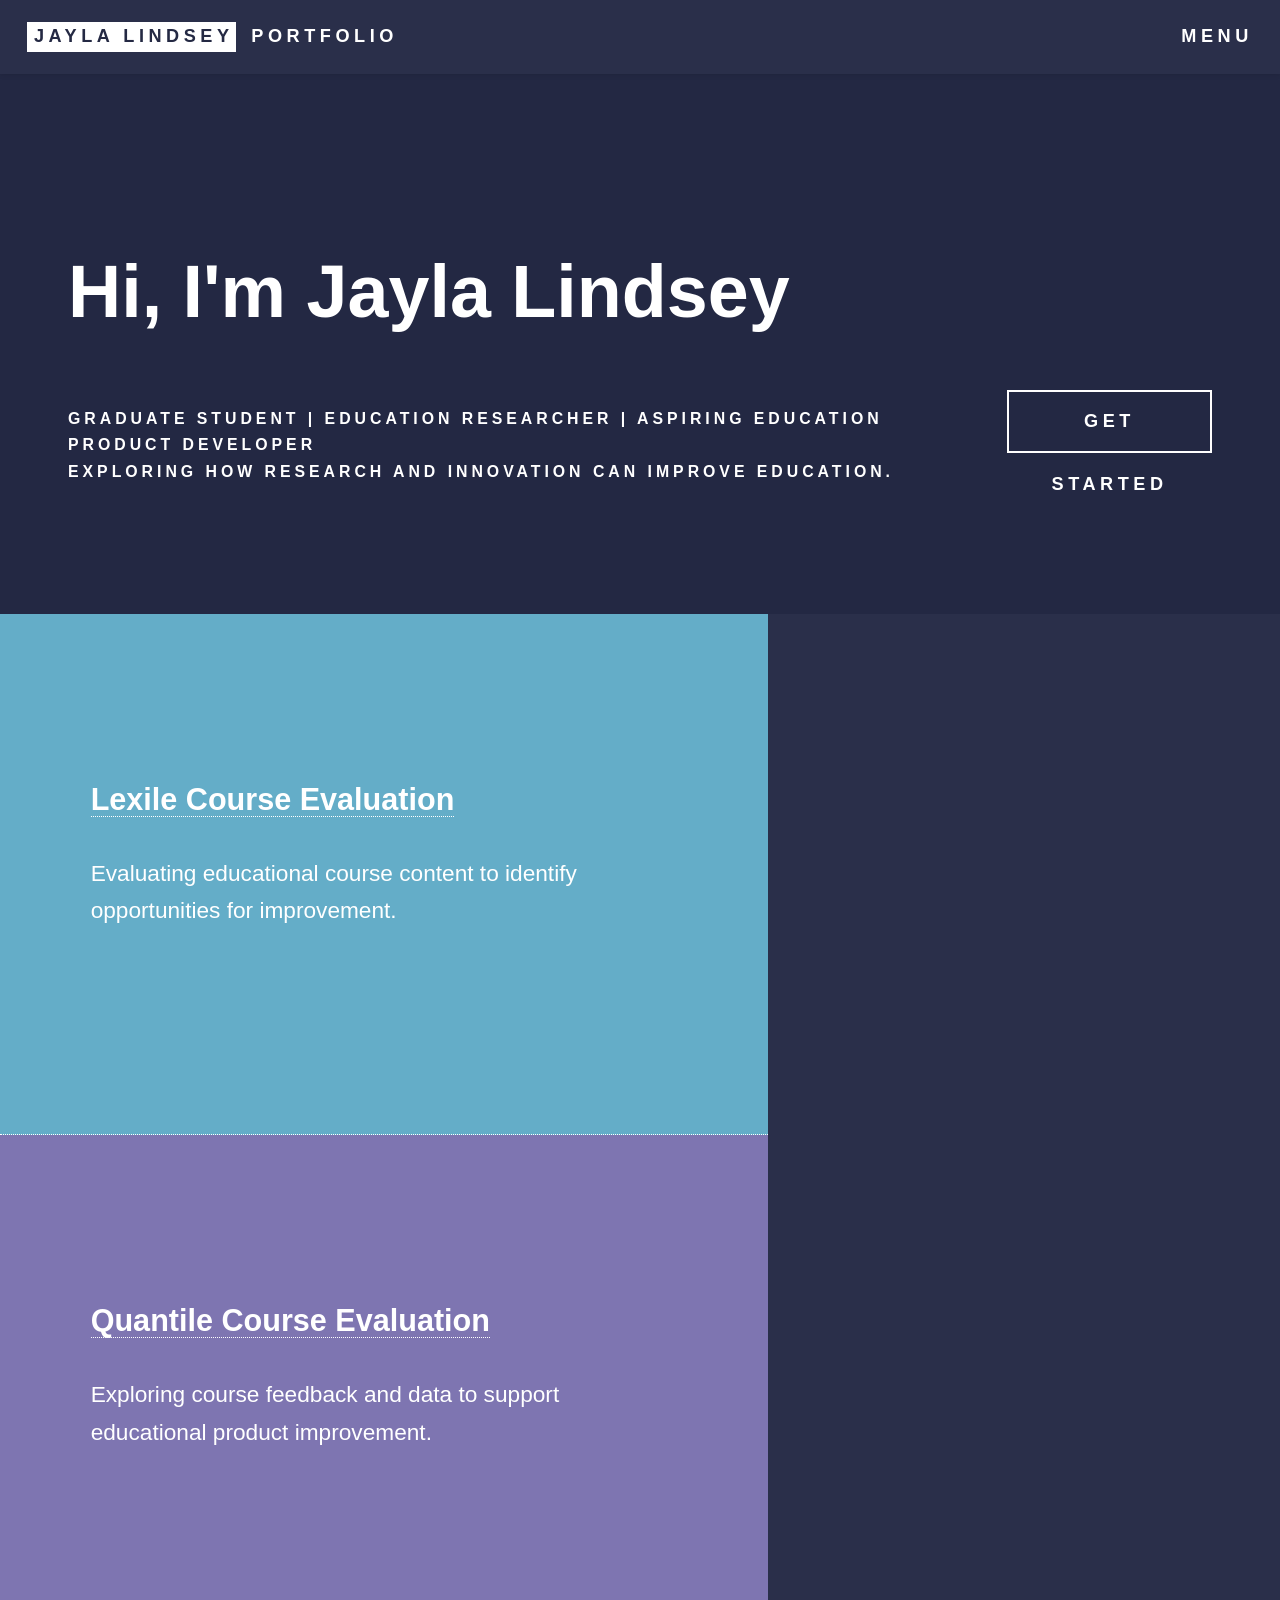
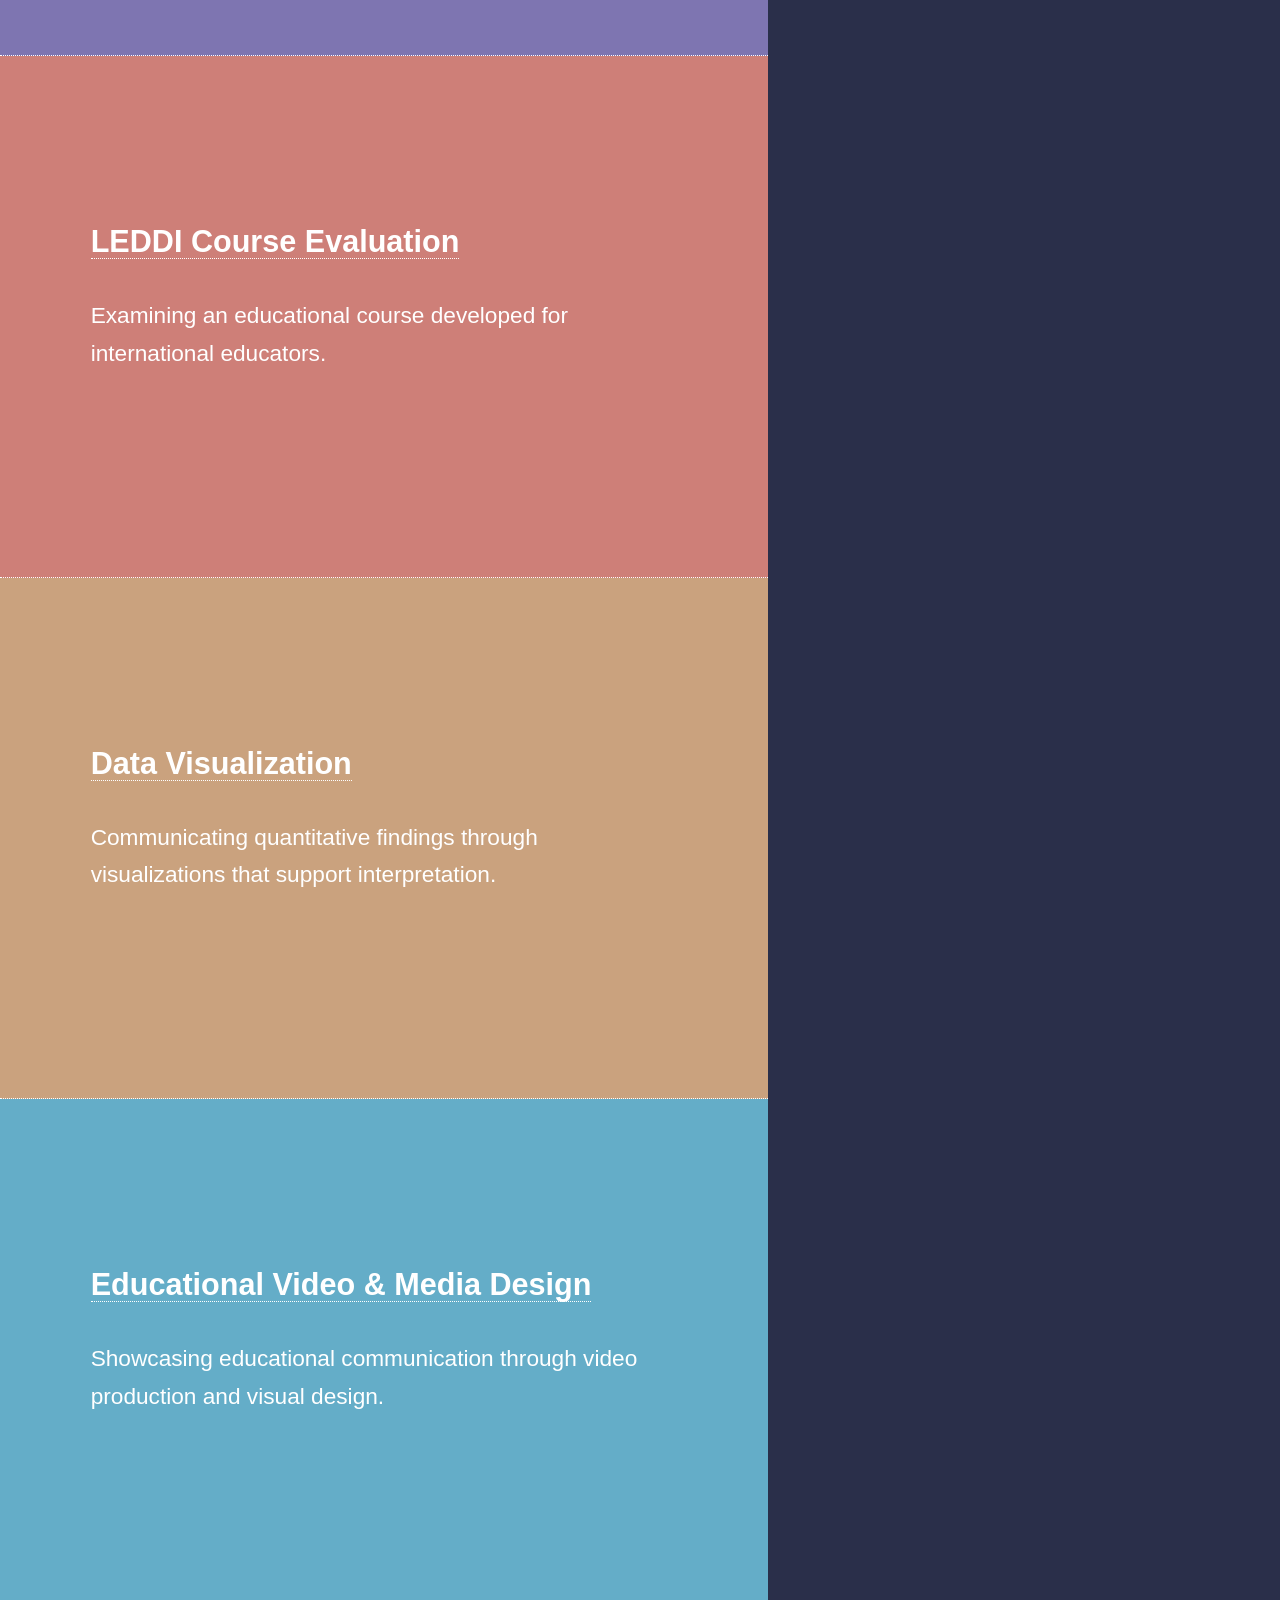
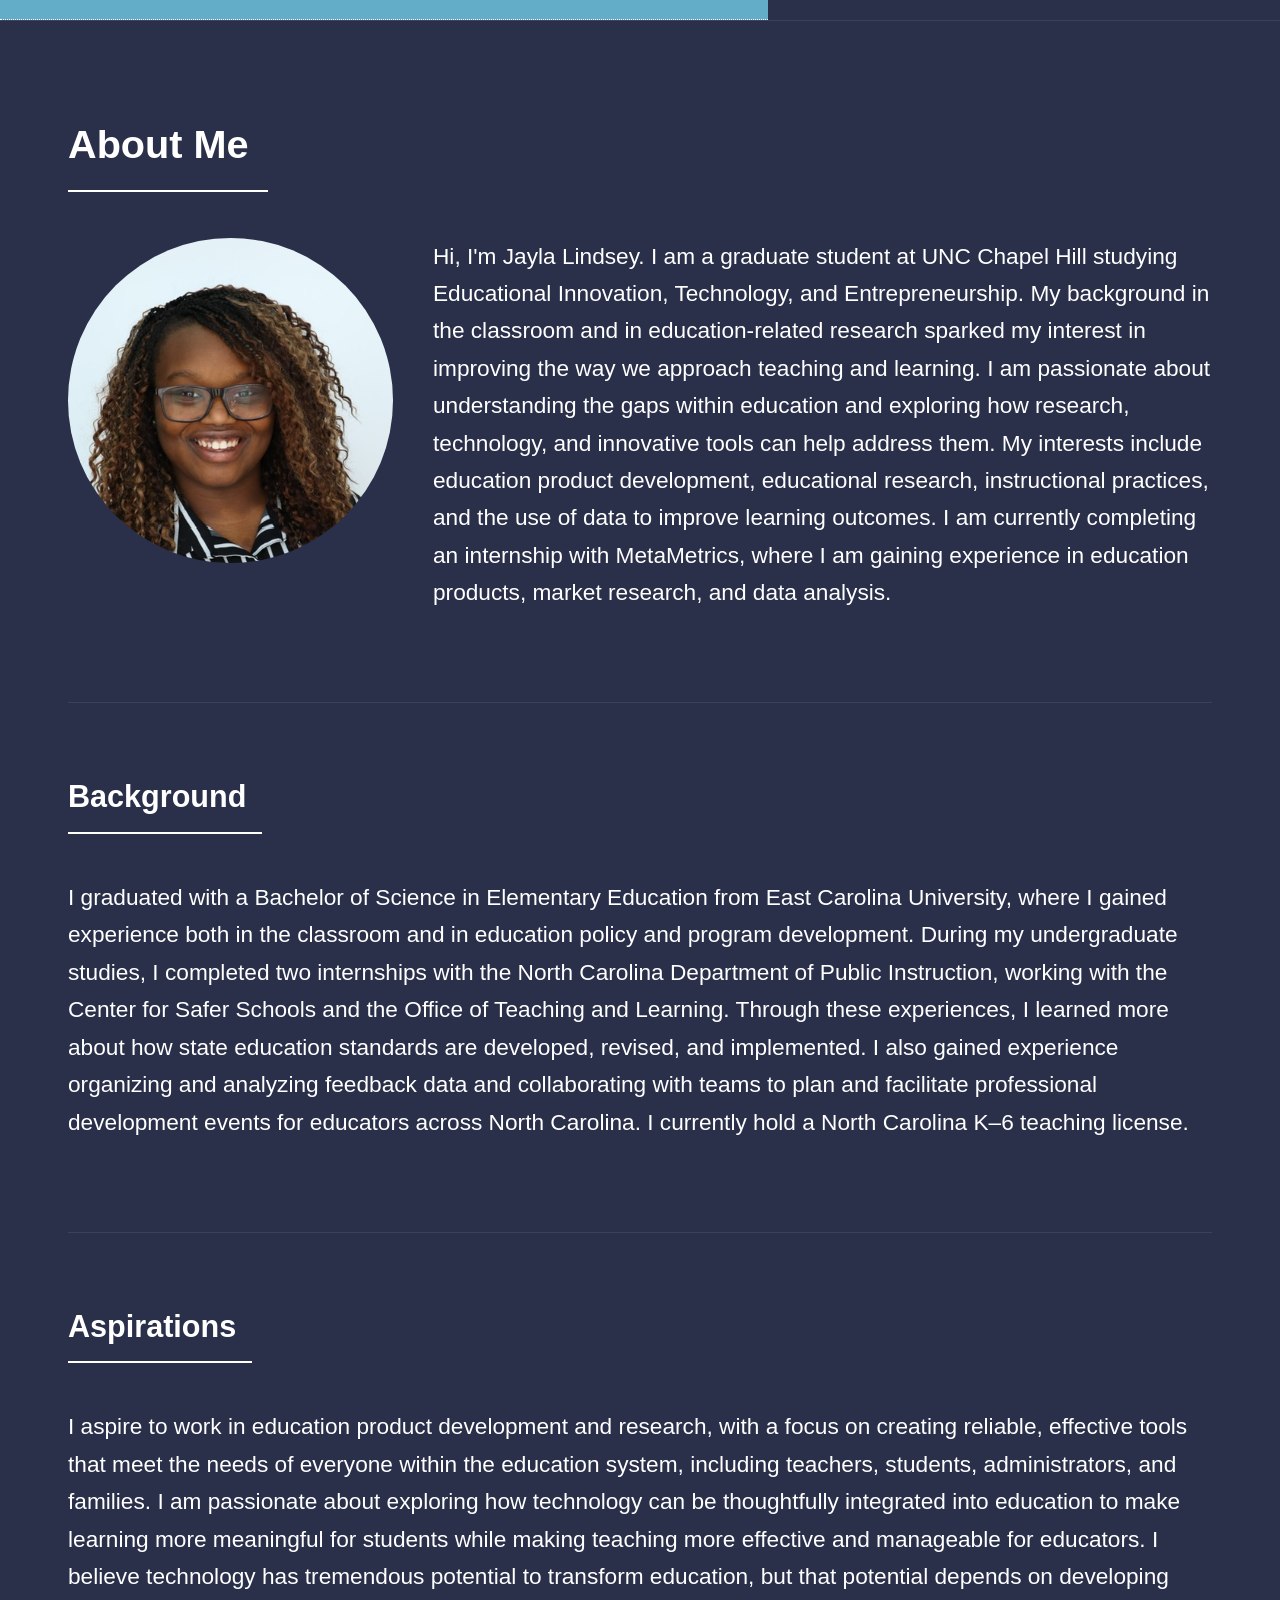
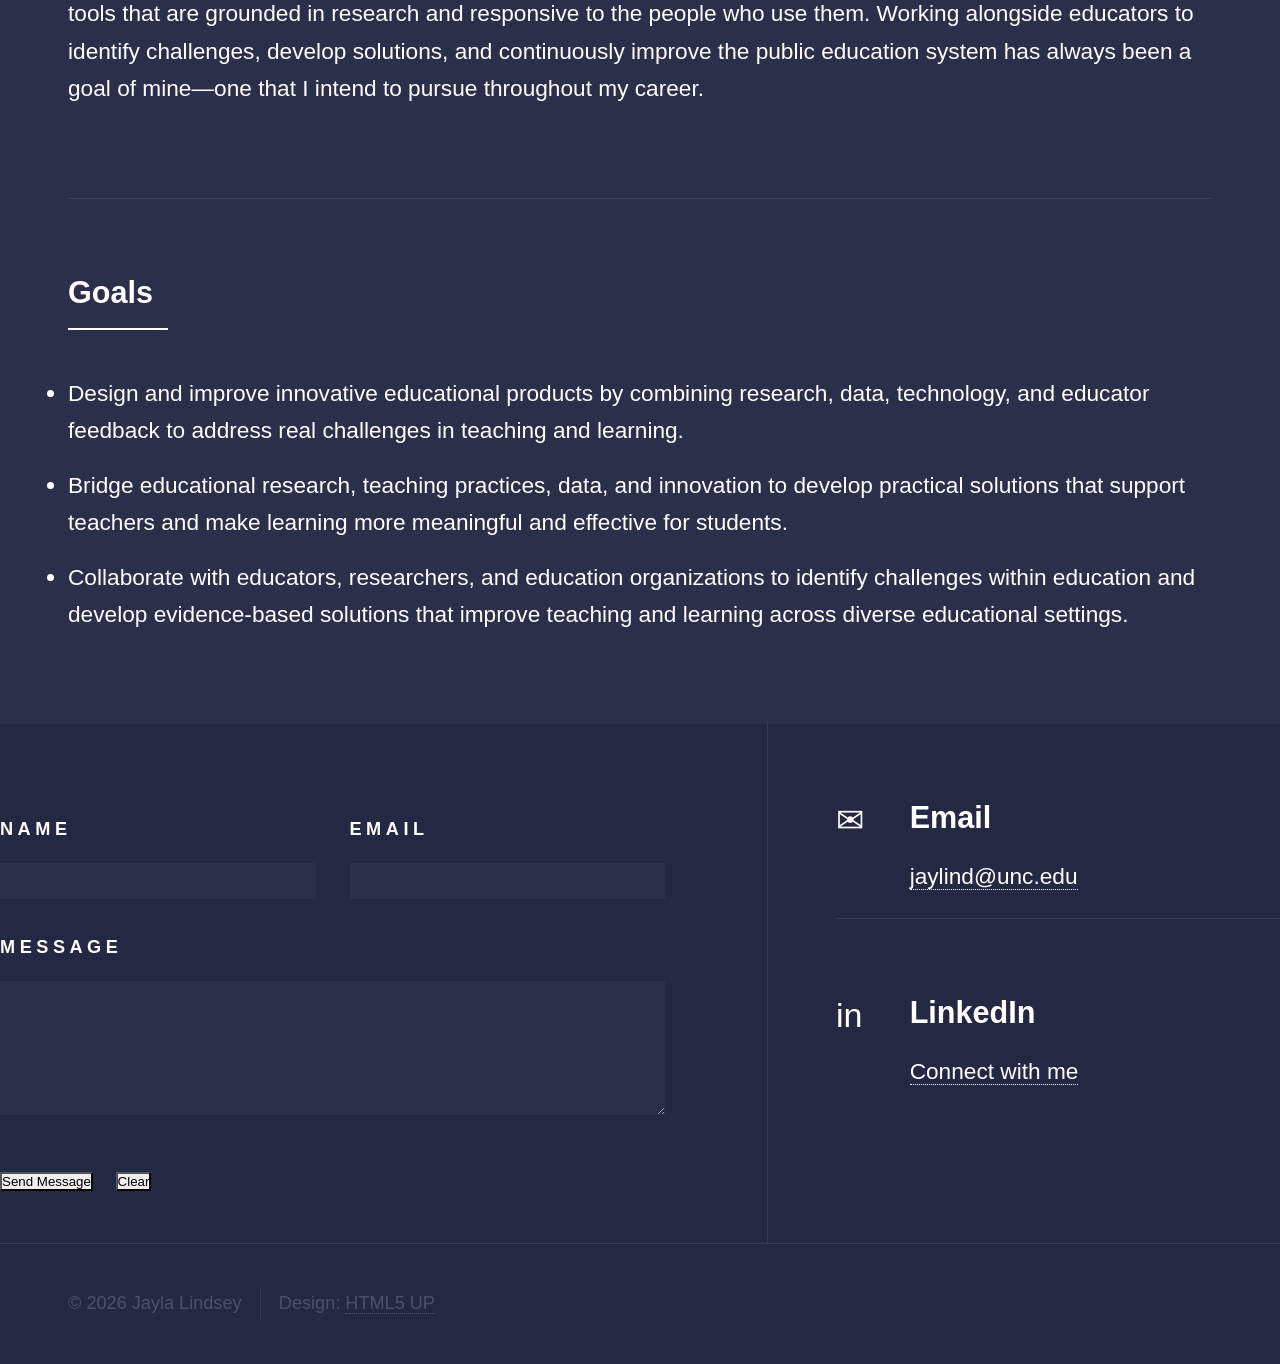
==== commit dbff706b: "Update index.html" ====
--- a/index.html
+++ b/index.html
@@ -48,51 +48,74 @@
     <!-- Main -->
     <div id="main">
 
-        <!-- Portfolio Section -->
+       <!-- Portfolio Section -->
         <section id="portfolio" class="tiles">
+
+            <!-- Project 1: Lexile Course Evaluation -->
             <article class="tile-1">
-                <span class="image">
-                    <img src="images/pic01.jpg" alt="" />
-                </span>
-                <header>
-                    <h3><a href="#">Project One: Market Research</a></h3>
-                    <p>TBD</p>
-                </header>
-                <a href="#" class="link"></a>
-            </article>
-            
+                <header>
+                    <h3>
+                        <a href="portfolio/lexile.html">
+                            Lexile Course Evaluation
+                        </a>
+                    </h3>
+                    <p>Evaluating educational course content to identify opportunities for improvement.</p>
+                </header>
+                <a href="portfolio/lexile.html" class="link" aria-label="View Lexile Course Evaluation"></a>
+            </article>
+
+            <!-- Project 2: Quantile Course Evaluation -->
             <article class="tile-2">
-                <span class="image">
-                    <img src="images/pic02.jpg" alt="" />
-                </span>
-                <header>
-                    <h3><a href="#">Project Two: Product Development</a></h3>
-                    <p>TBD</p>
-                </header>
-                <a href="#" class="link"></a>
-            </article>
-            
+                <header>
+                    <h3>
+                        <a href="portfolio/quantile.html">
+                            Quantile Course Evaluation
+                        </a>
+                    </h3>
+                    <p>Exploring course feedback and data to support educational product improvement.</p>
+                </header>
+                <a href="portfolio/quantile.html" class="link" aria-label="View Quantile Course Evaluation"></a>
+            </article>
+
+            <!-- Project 3: LEDDI Course Evaluation -->
             <article class="tile-3">
-                <span class="image">
-                    <img src="images/pic03.jpg" alt="" />
-                </span>
-                <header>
-                    <h3><a href="#">Project Three: Data Analysis</a></h3>
-                    <p>TBD</p>
-                </header>
-                <a href="#" class="link"></a>
-            </article>
-            
+                <header>
+                    <h3>
+                        <a href="portfolio/leddi.html">
+                            LEDDI Course Evaluation
+                        </a>
+                    </h3>
+                    <p>Examining an educational course developed for international educators.</p>
+                </header>
+                <a href="portfolio/leddi.html" class="link" aria-label="View LEDDI Course Evaluation"></a>
+            </article>
+
+            <!-- Project 4: Data Visualization -->
             <article class="tile-4">
-                <span class="image">
-                    <img src="images/pic04.jpg" alt="" />
-                </span>
-                <header>
-                    <h3><a href="#">Project Four: Product Marketing/Support</a></h3>
-                    <p>TBD</p>
-                </header>
-                <a href="#" class="link"></a>
-            </article>
+                <header>
+                    <h3>
+                        <a href="portfolio/data-visualization.html">
+                            Data Visualization
+                        </a>
+                    </h3>
+                    <p>Communicating quantitative findings through visualizations that support interpretation.</p>
+                </header>
+                <a href="portfolio/data-visualization.html" class="link" aria-label="View Data Visualization"></a>
+            </article>
+
+            <!-- Project 5: Educational Video and Media Design -->
+            <article class="tile-1">
+                <header>
+                    <h3>
+                        <a href="portfolio/video-design.html">
+                            Educational Video &amp; Media Design
+                        </a>
+                    </h3>
+                    <p>Showcasing educational communication through video production and visual design.</p>
+                </header>
+                <a href="portfolio/video-design.html" class="link" aria-label="View Educational Video and Media Design"></a>
+            </article>
+
         </section>
 
  <!-- About Section -->
--- a/style.css
+++ b/style.css
@@ -717,6 +717,9 @@
     .copyright {
         flex-direction: column;
     }
+   
+   }  /* closes the max-width: 480px media query */
+
 /* ========================================
    ABOUT ME
    ======================================== */
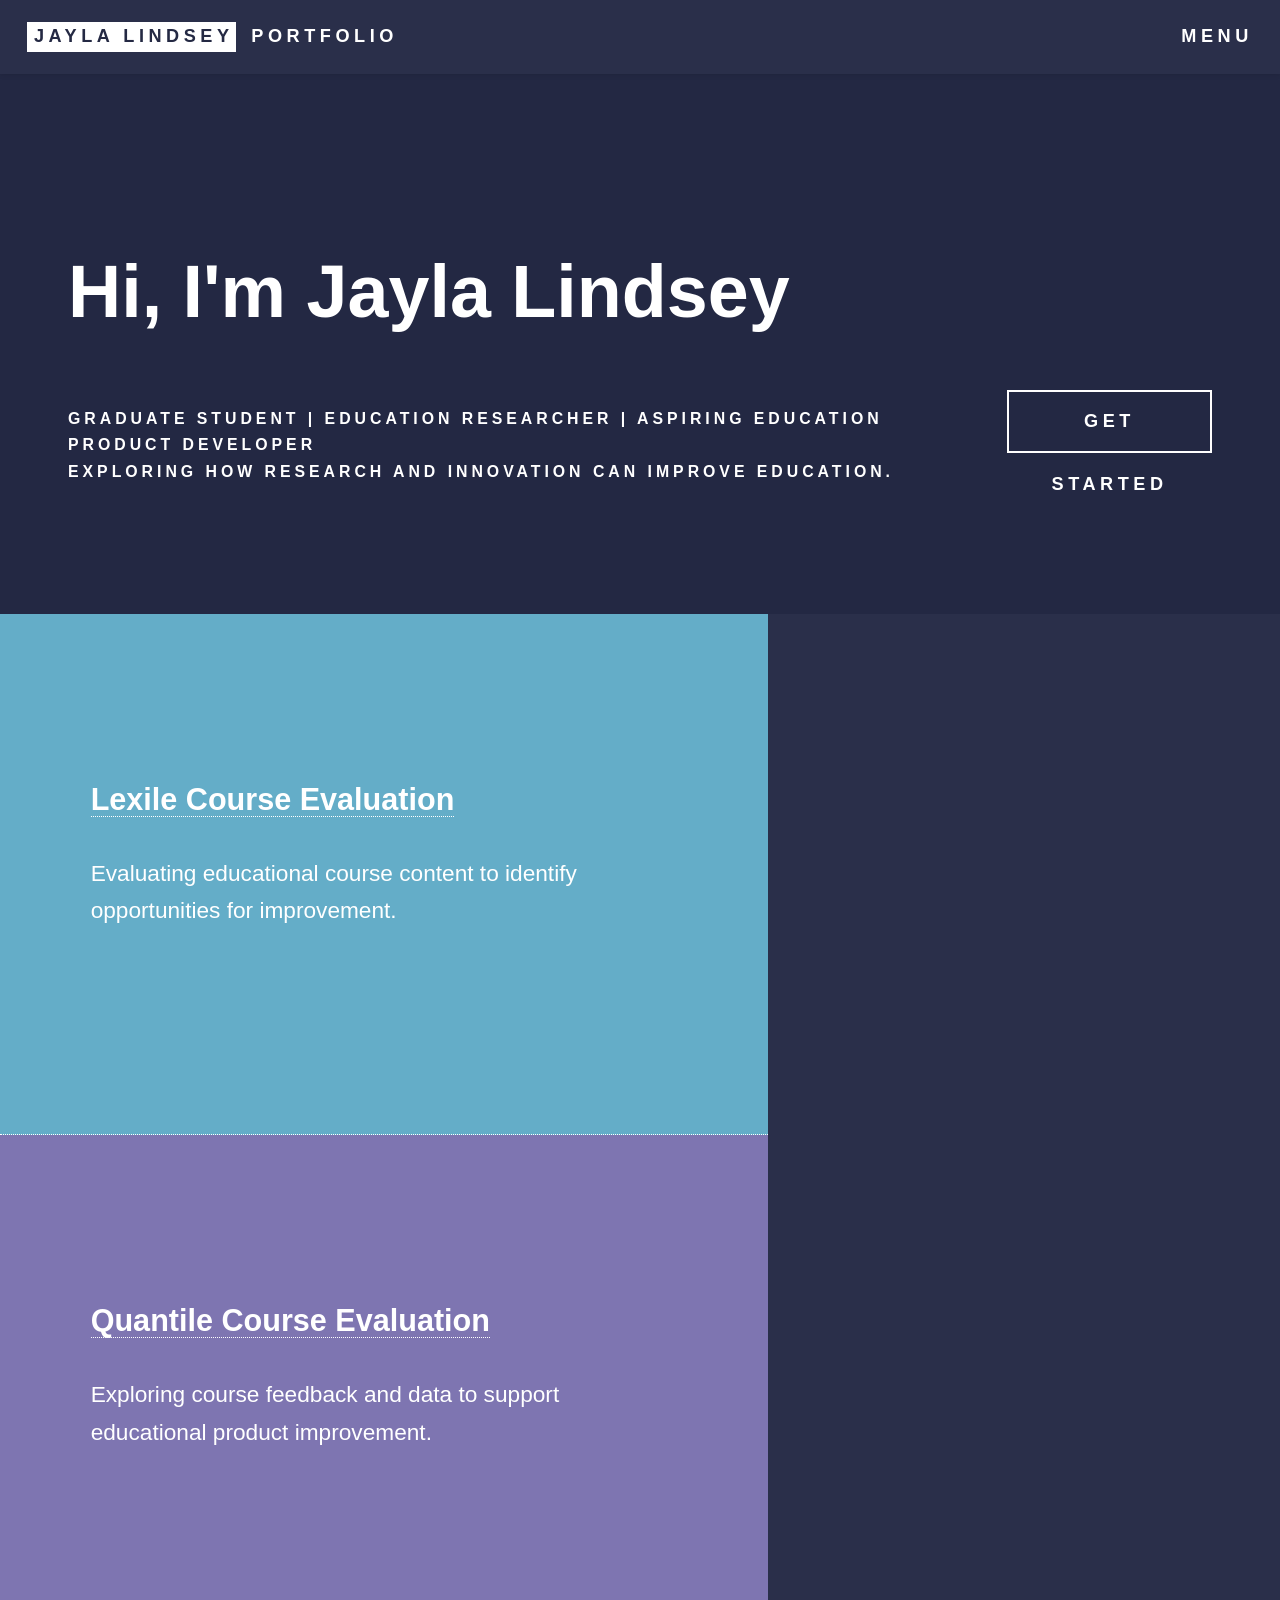
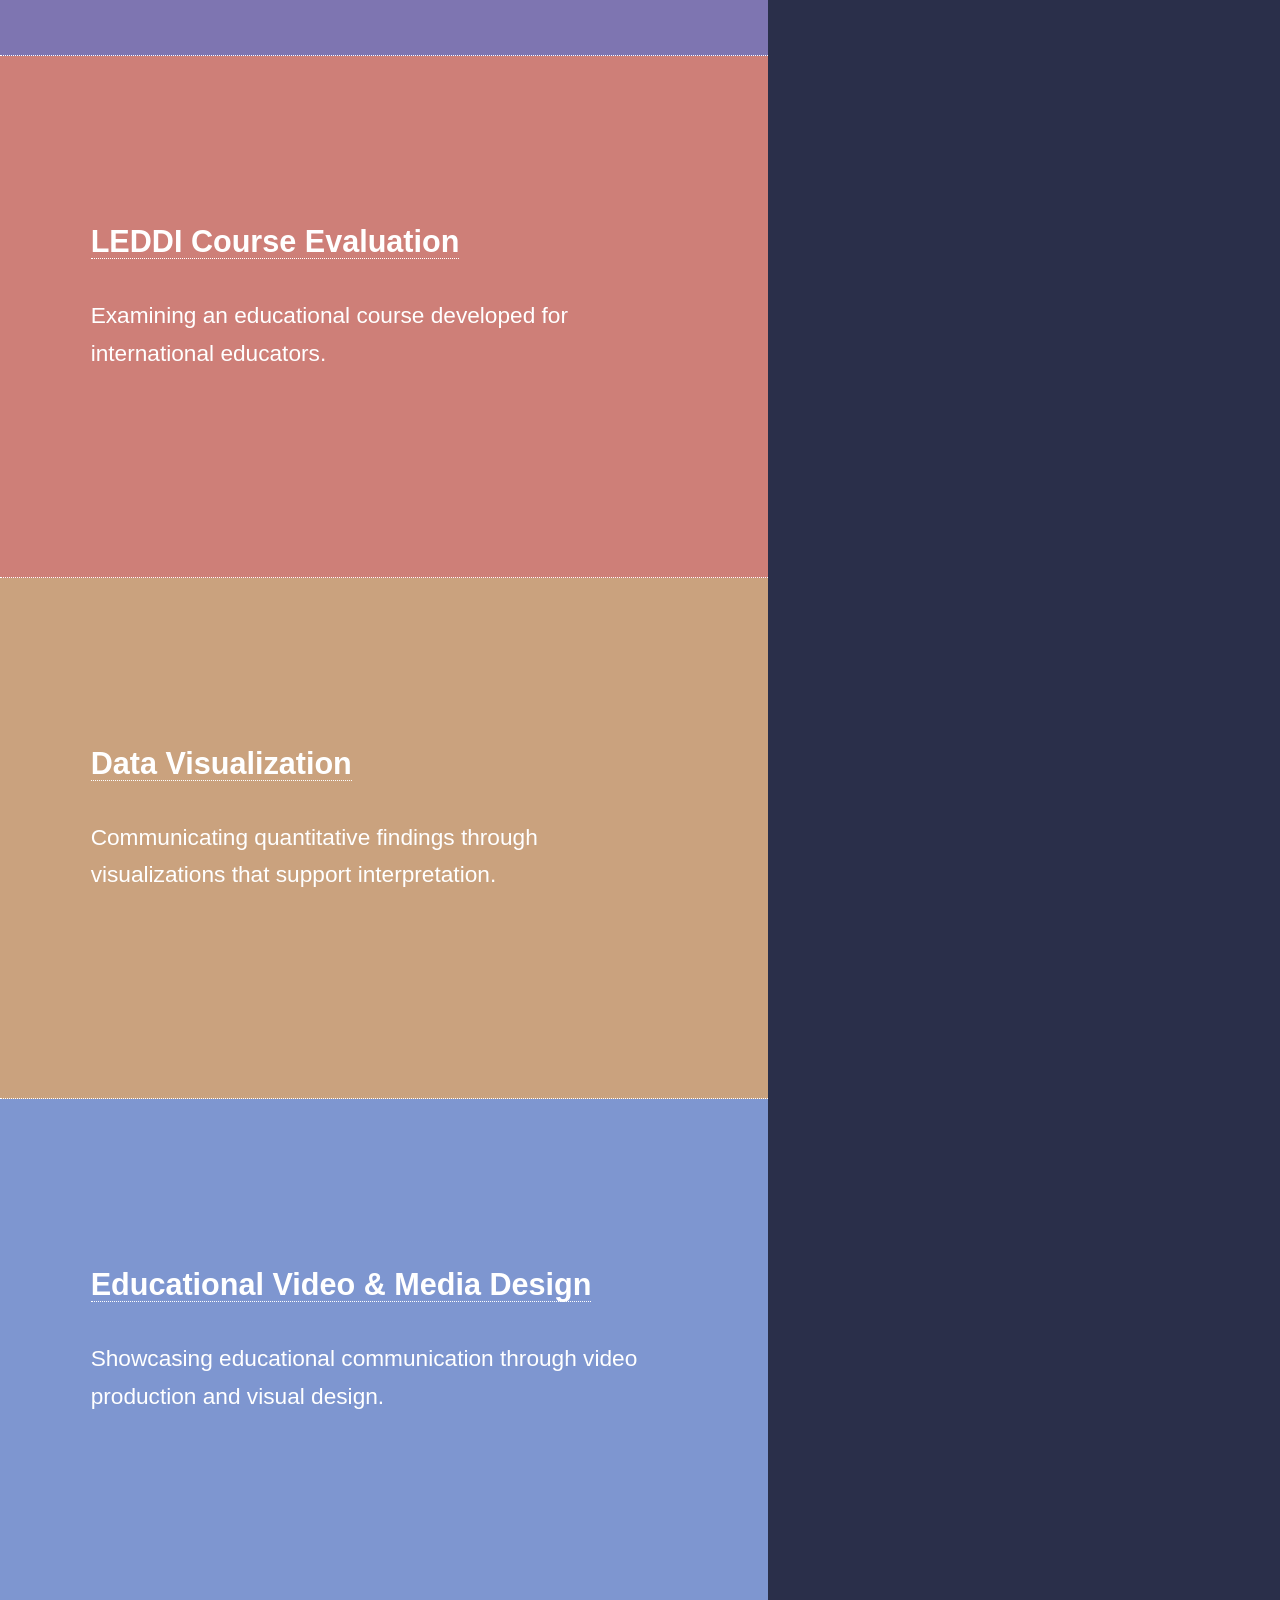
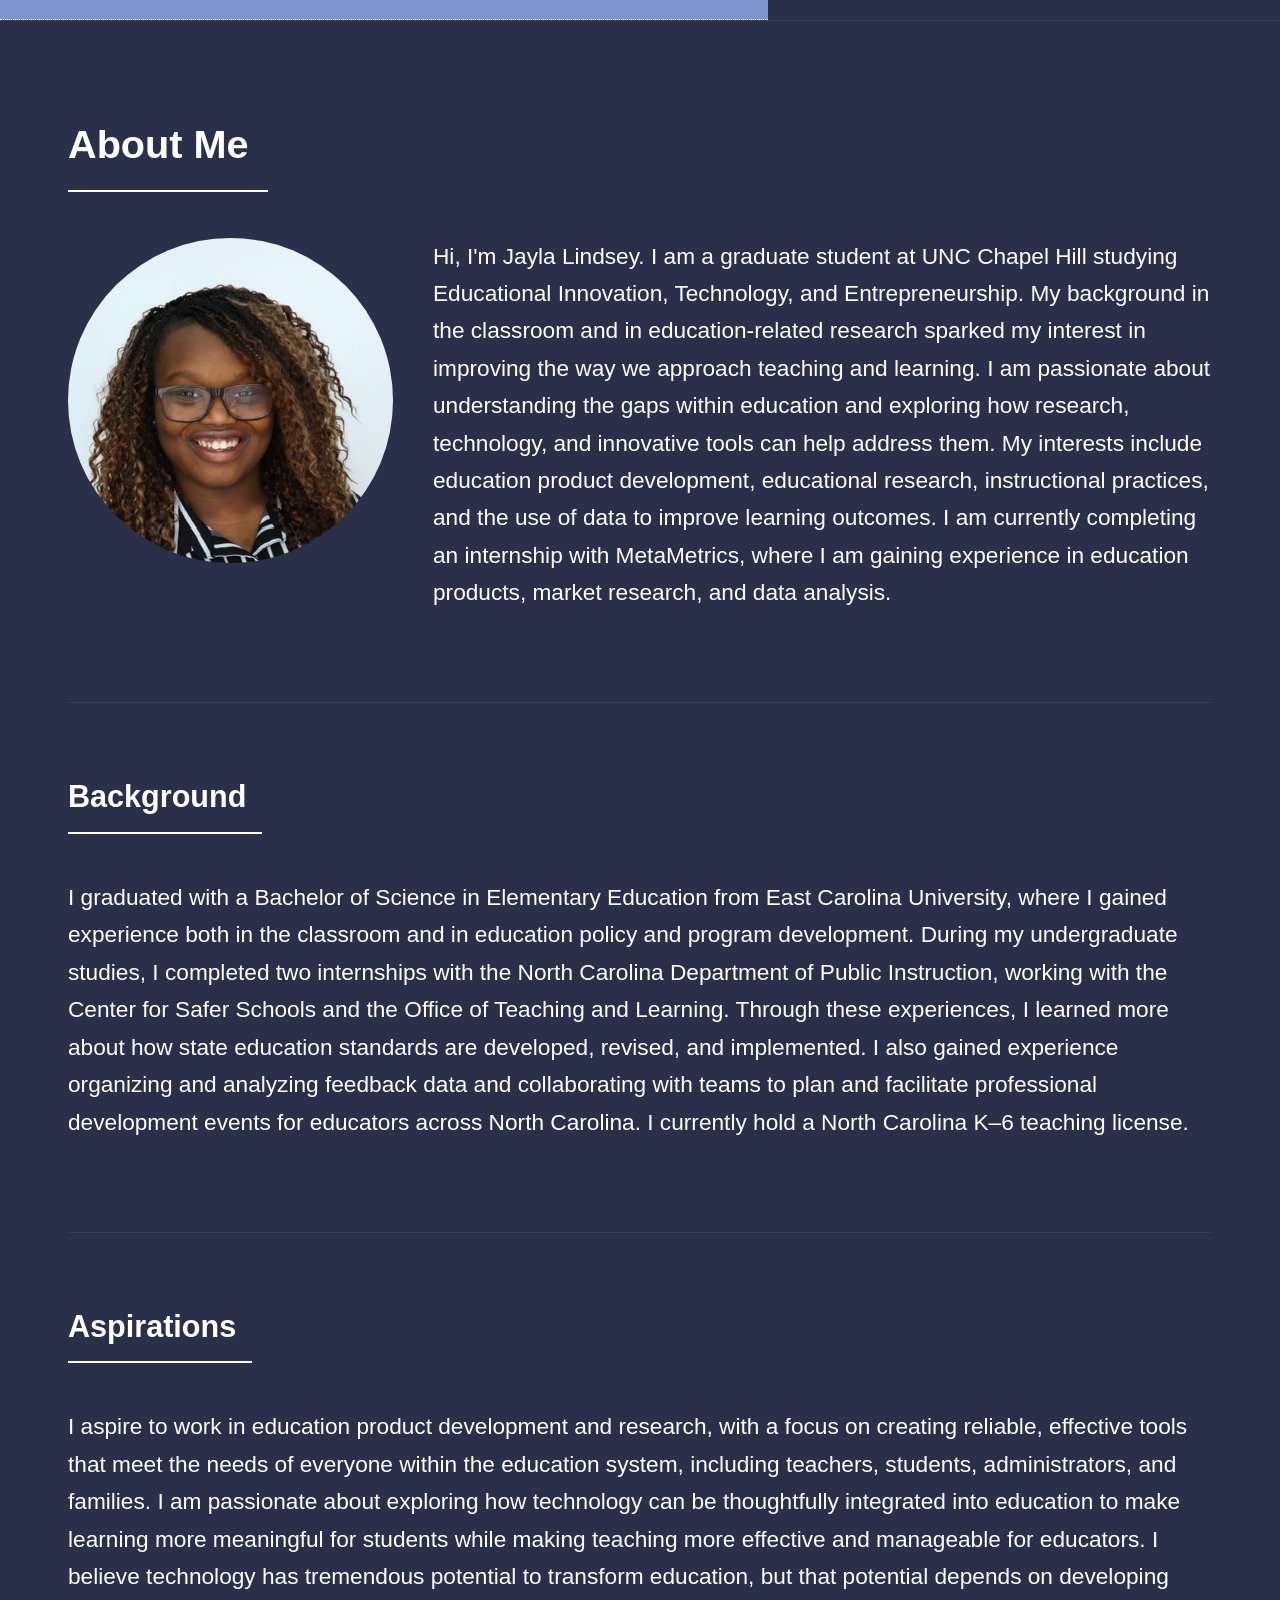
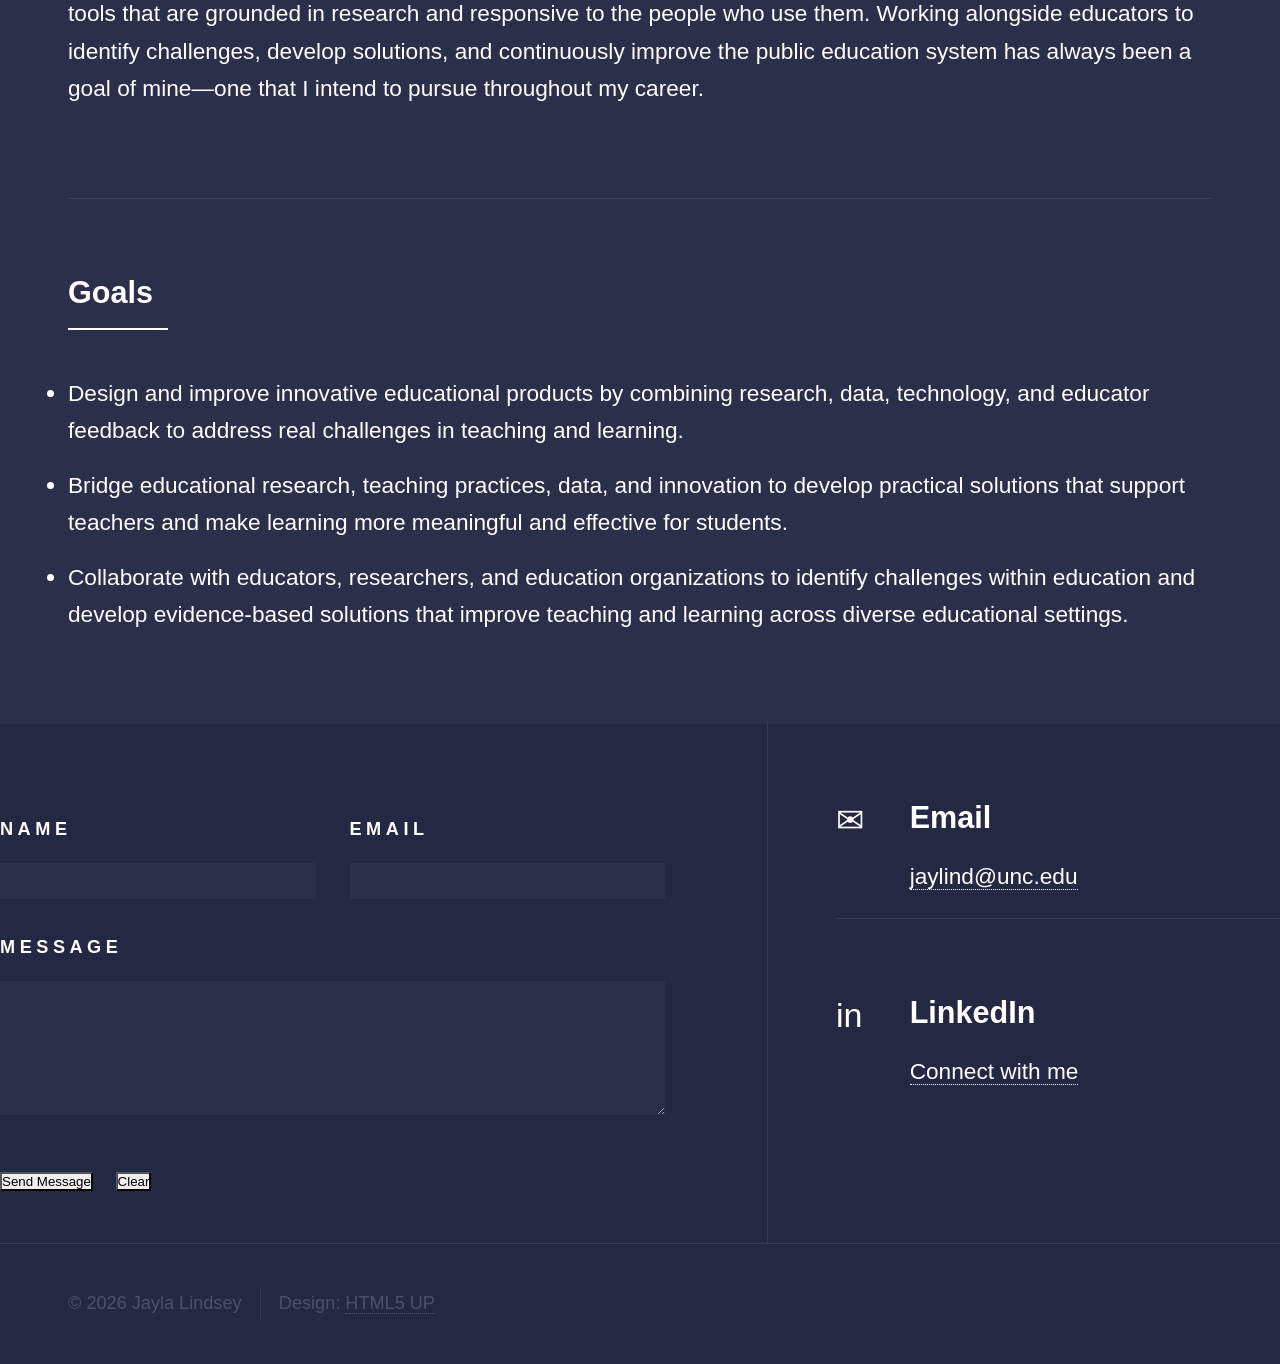
==== commit bb51894e: "Update index.html" ====
--- a/index.html
+++ b/index.html
@@ -104,7 +104,7 @@
             </article>
 
             <!-- Project 5: Educational Video and Media Design -->
-            <article class="tile-1">
+            <article class="tile-5">
                 <header>
                     <h3>
                         <a href="portfolio/video-design.html">
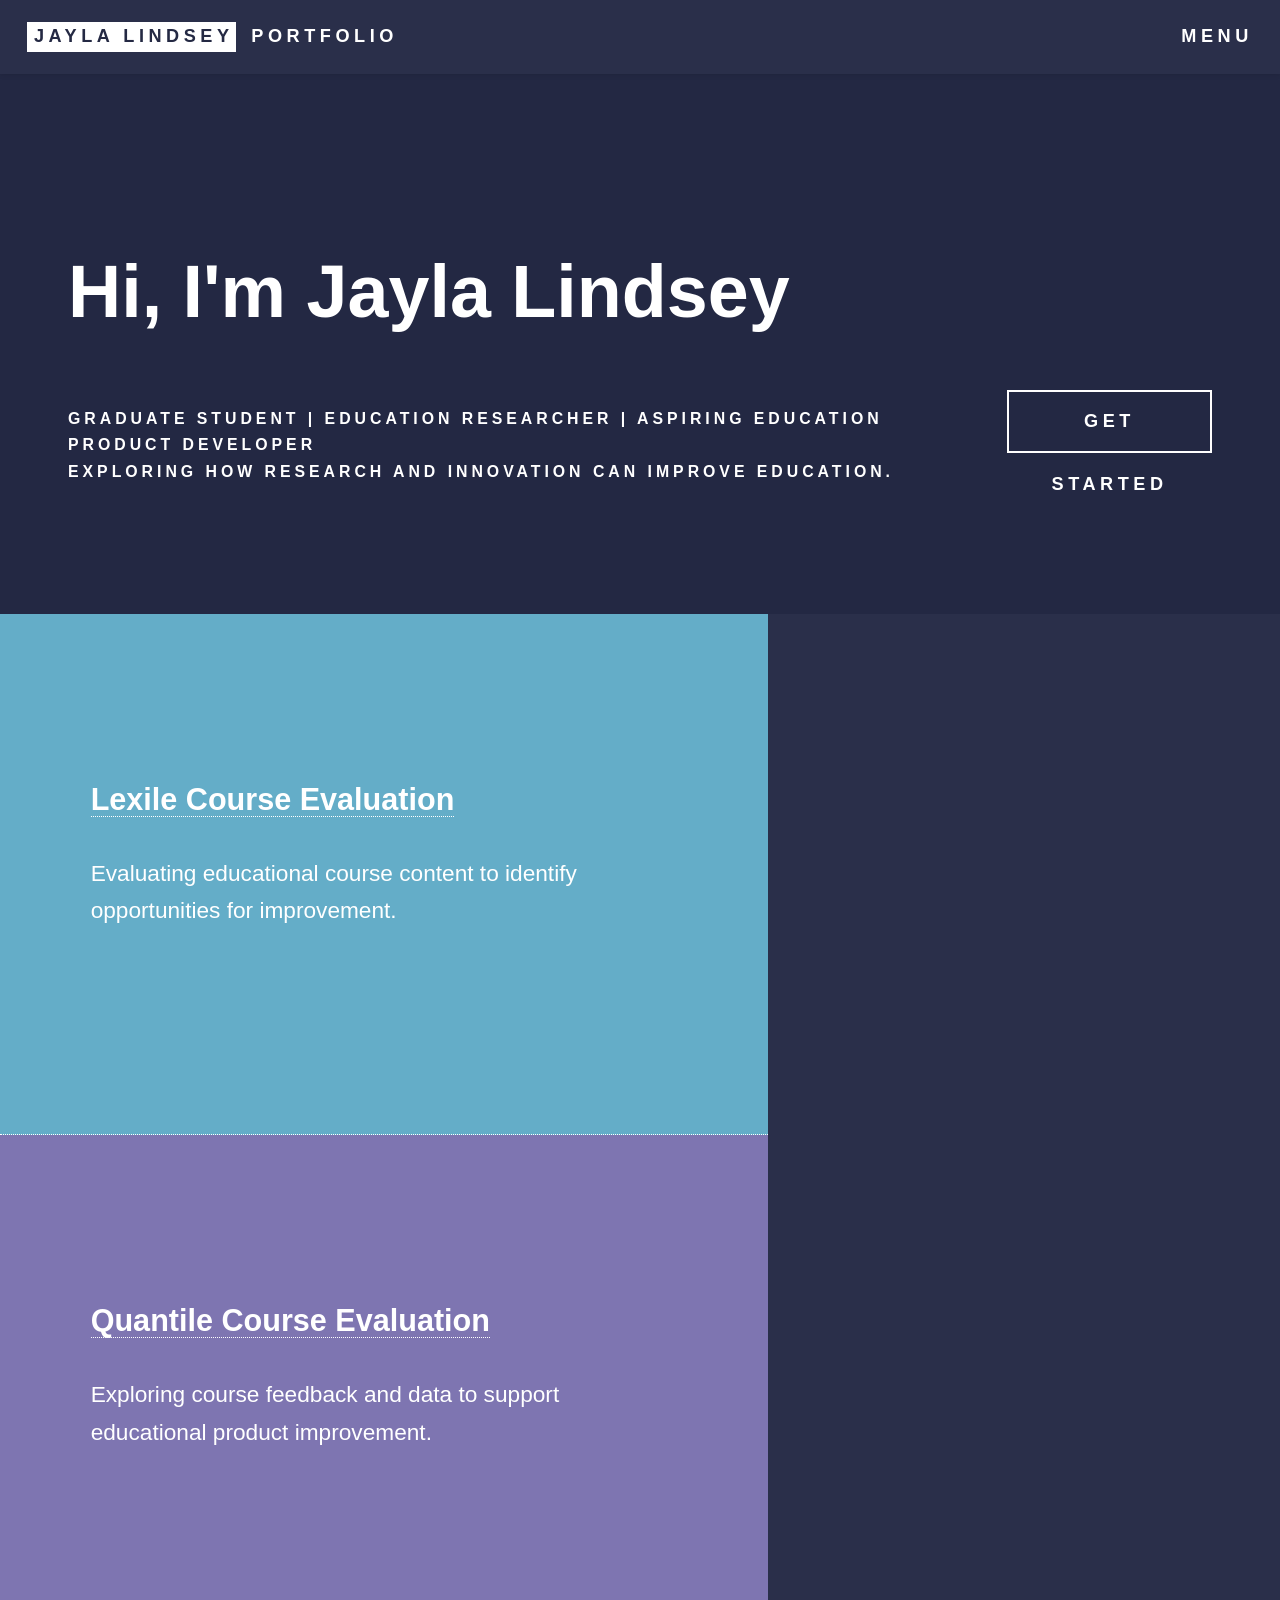
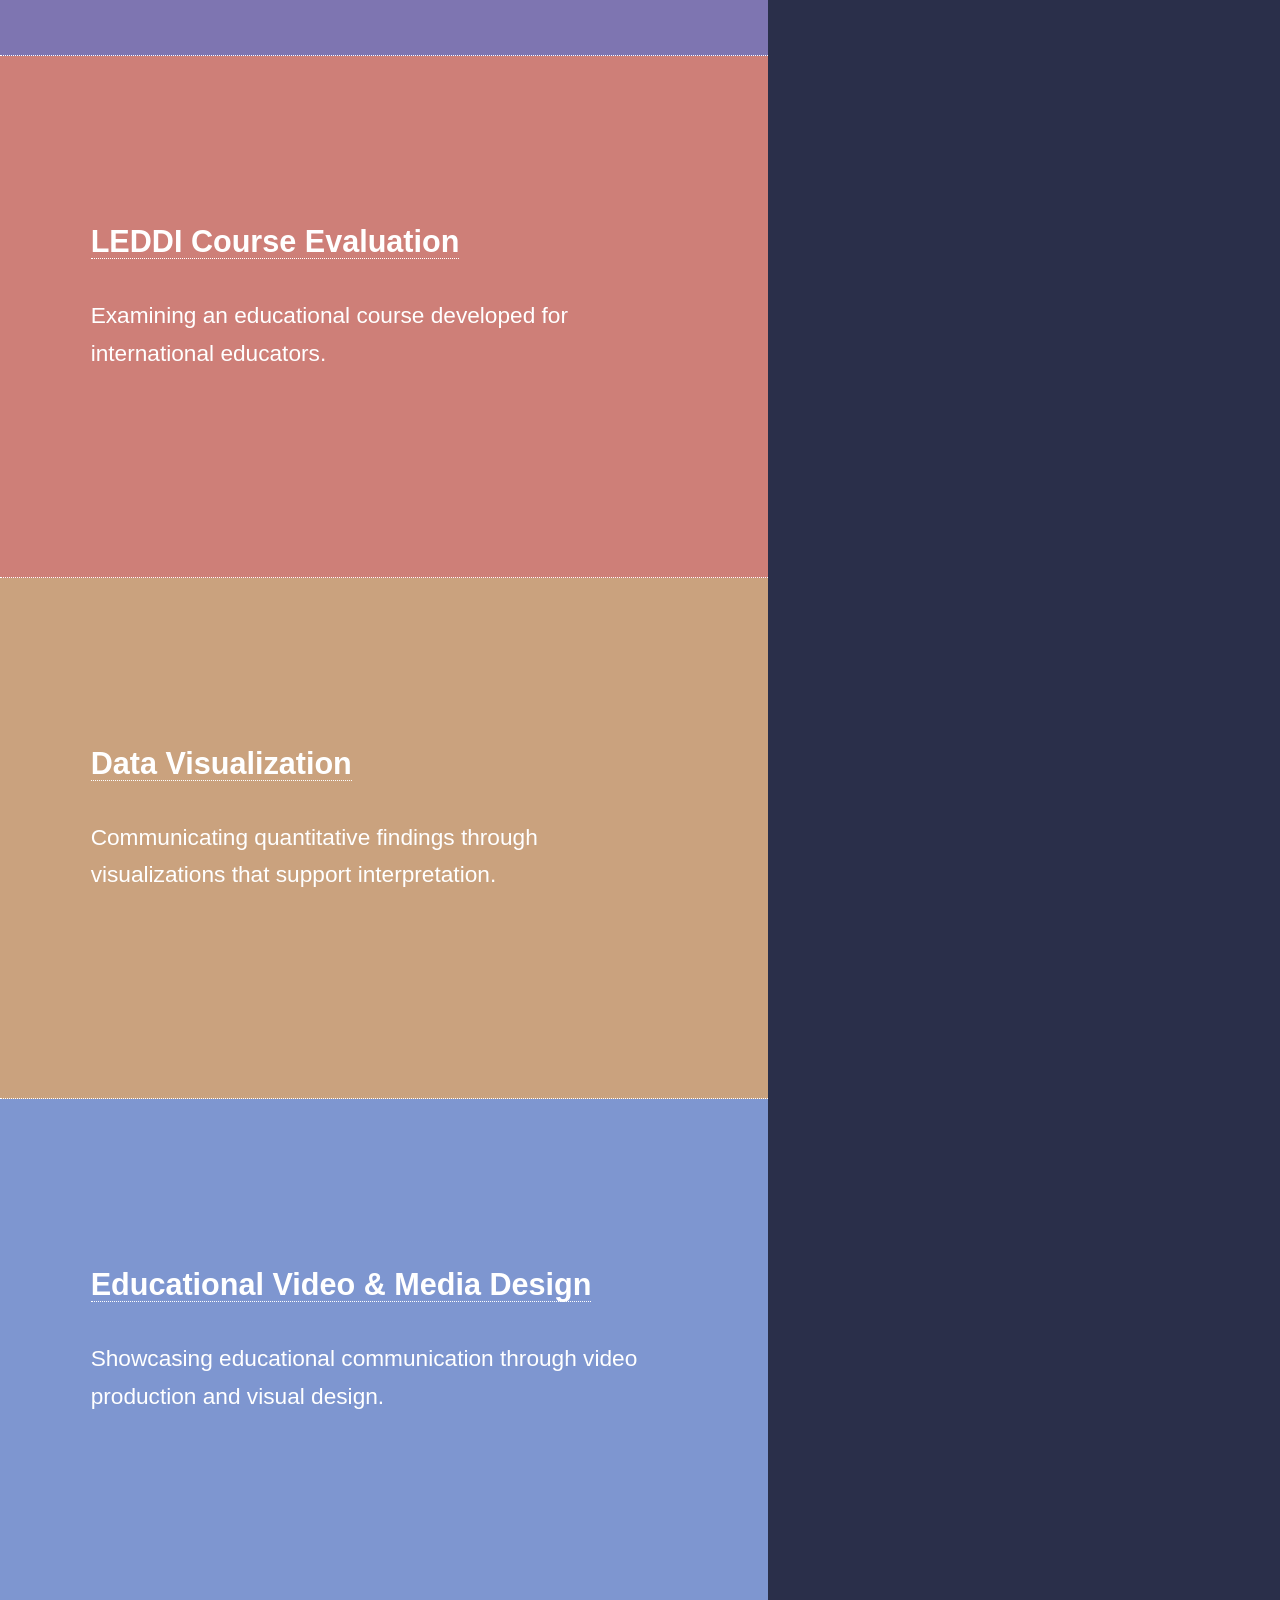
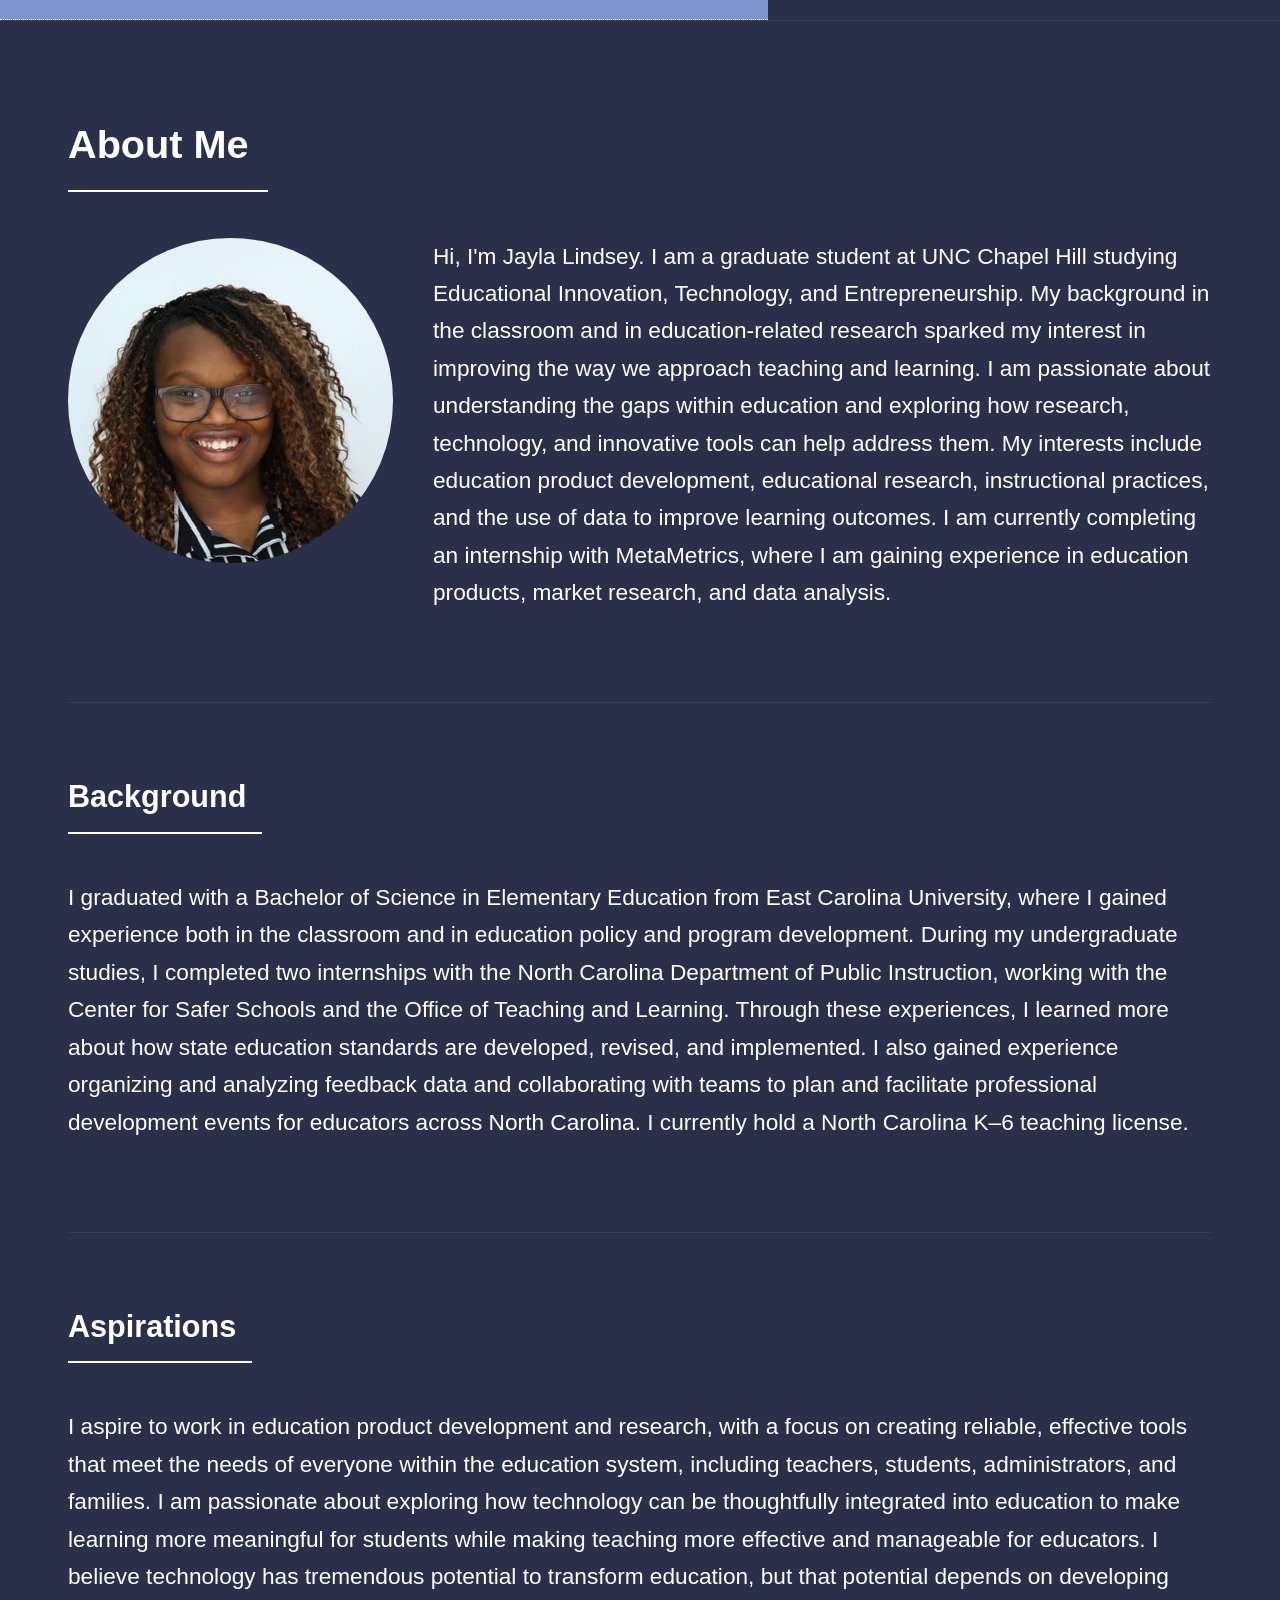
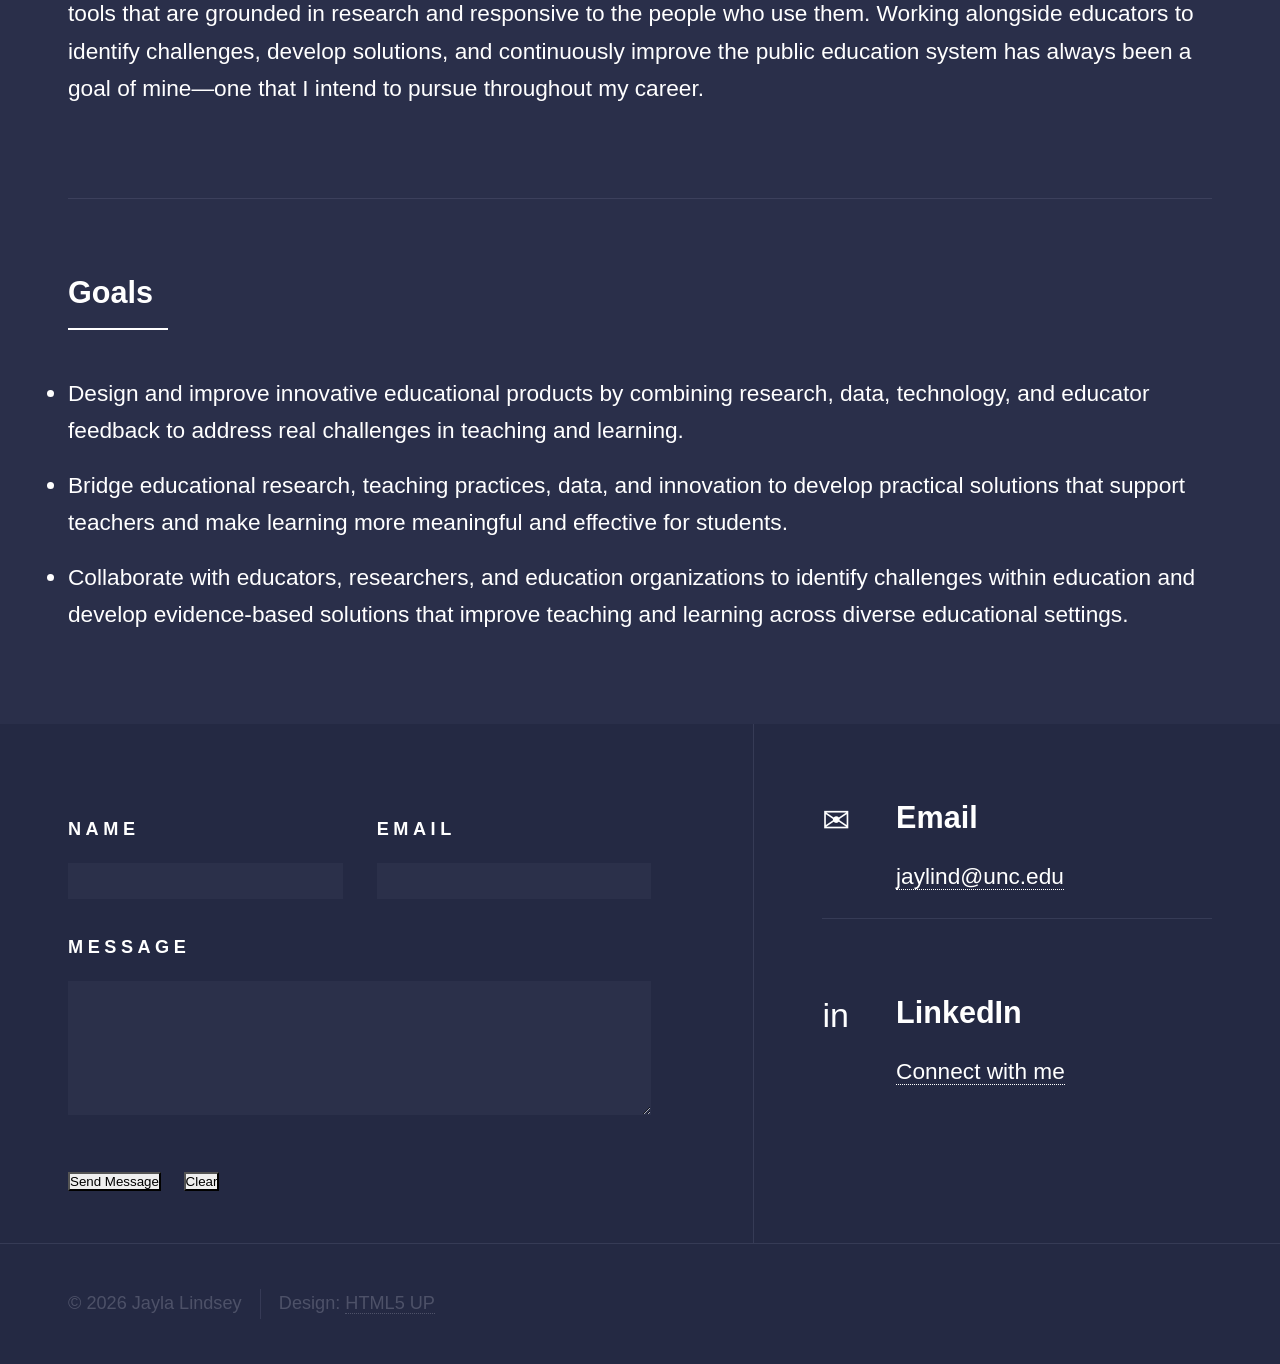
==== commit c105ac88: "Update index.html" ====
--- a/index.html
+++ b/index.html
@@ -104,17 +104,17 @@
             </article>
 
             <!-- Project 5: Educational Video and Media Design -->
-            <article class="tile-5">
-                <header>
-                    <h3>
-                        <a href="portfolio/video-design.html">
-                            Educational Video &amp; Media Design
-                        </a>
-                    </h3>
-                    <p>Showcasing educational communication through video production and visual design.</p>
-                </header>
-                <a href="portfolio/video-design.html" class="link" aria-label="View Educational Video and Media Design"></a>
-            </article>
+<article class="tile-5">
+    <header>
+        <h3>
+            <a href="portfolio/media-design.html">
+                Educational Video &amp; Media Design
+            </a>
+        </h3>
+        <p>Showcasing educational communication through video production and visual design.</p>
+    </header>
+    <a href="portfolio/media-design.html" class="link" aria-label="View Educational Video and Media Design"></a>
+</article>
 
         </section>
 
--- a/style.css
+++ b/style.css
@@ -769,3 +769,61 @@
 .about-section li {
     margin-bottom: 0.75em;
 }
+/* Improve spacing and keep text away from screen edges */
+
+/* Artifact pages */
+.project-page {
+    width: 100%;
+    max-width: 65em;
+    margin: 0 auto;
+    padding: 4em 3em 2em;
+    box-sizing: border-box;
+}
+
+/* Contact section */
+#contact > .inner {
+    padding: 0 3em;
+    box-sizing: border-box;
+}
+
+/* Smaller screens */
+@media screen and (max-width: 736px) {
+    .project-page {
+        padding: 3em 1.5em 1em;
+    }
+
+    #contact > .inner {
+        padding: 0 1.5em;
+    }
+}
+
+/* Portfolio project image styling */
+.project-image {
+    display: flex;
+    justify-content: center;
+    align-items: center;
+    flex-wrap: wrap;
+    gap: 20px;
+    max-width: 900px;
+    margin: 30px auto;
+    padding: 15px;
+    box-sizing: border-box;
+}
+
+.project-image img {
+    display: block;
+    width: calc(50% - 10px);
+    max-width: 420px;
+    max-height: 350px;
+    height: auto;
+    object-fit: contain;
+    border-radius: 8px;
+}
+
+@media screen and (max-width: 736px) {
+    .project-image img {
+        width: 100%;
+        max-width: 100%;
+    }
+}
+
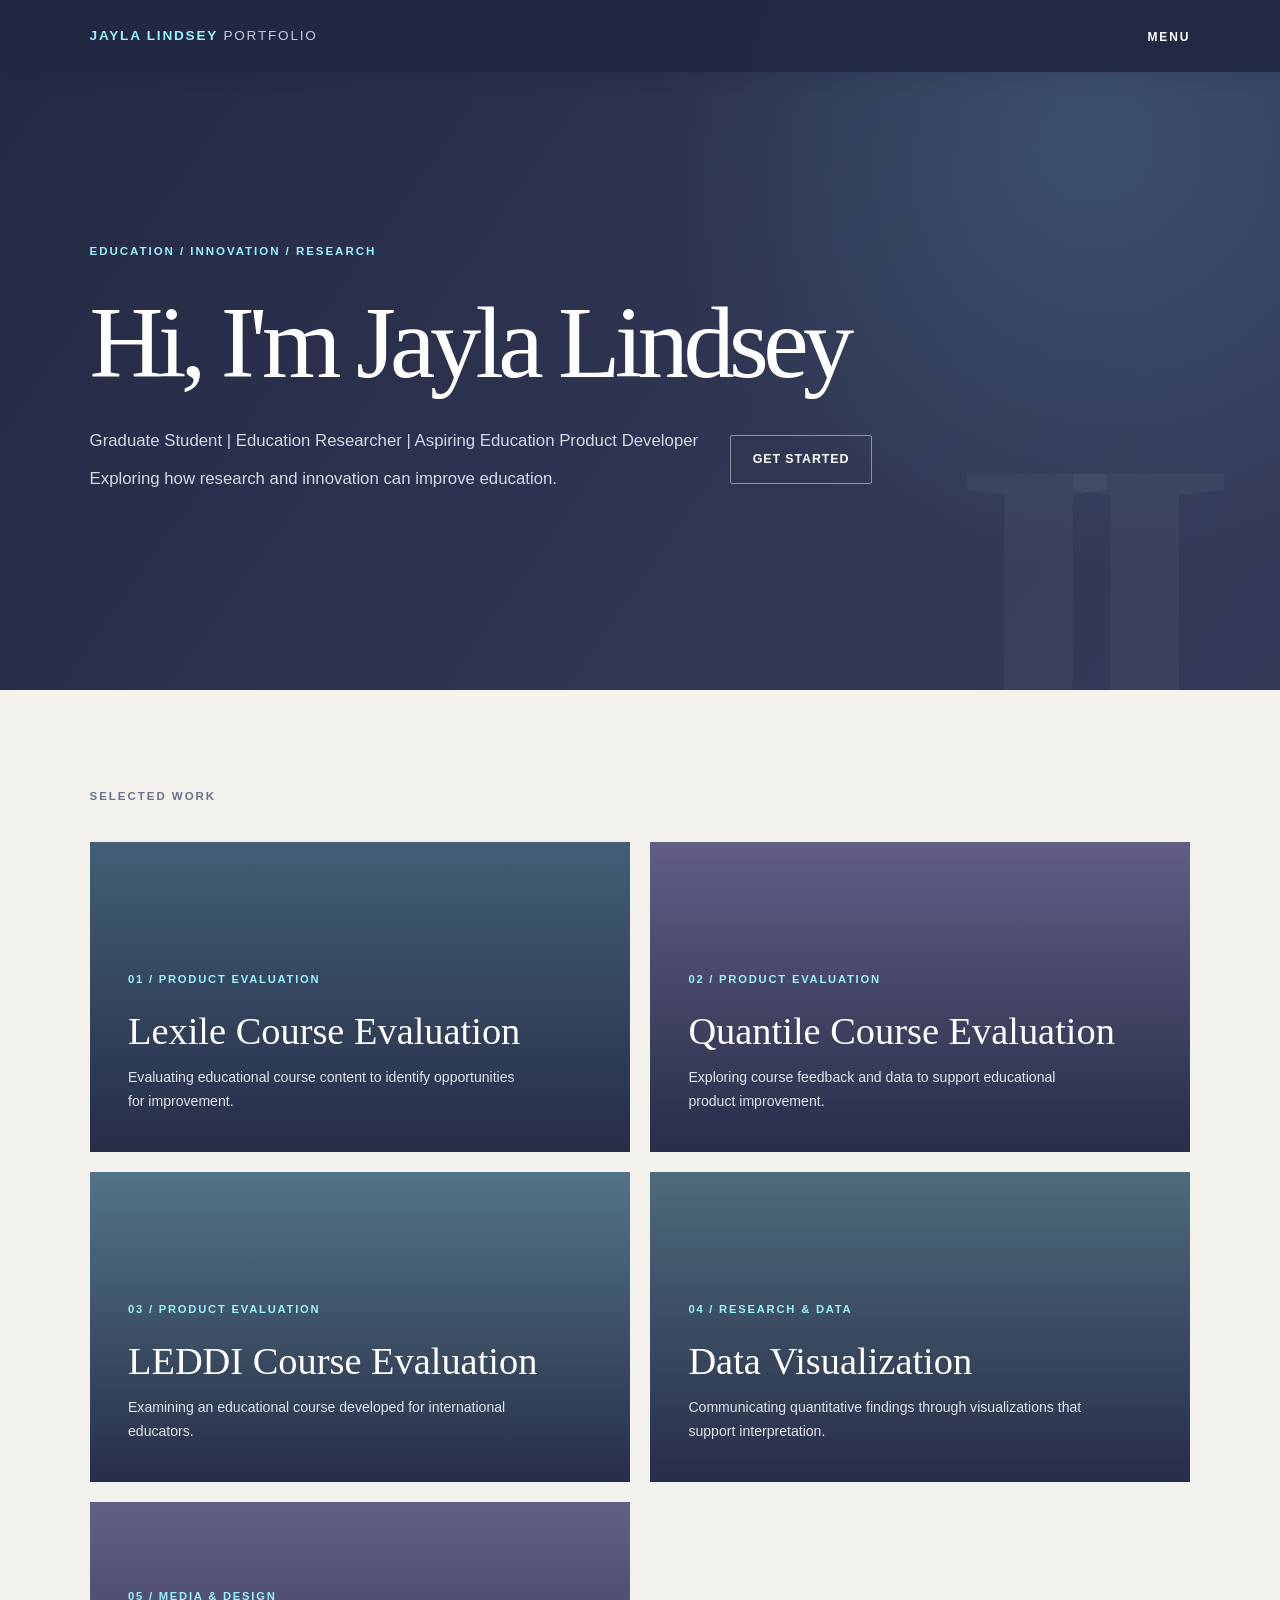
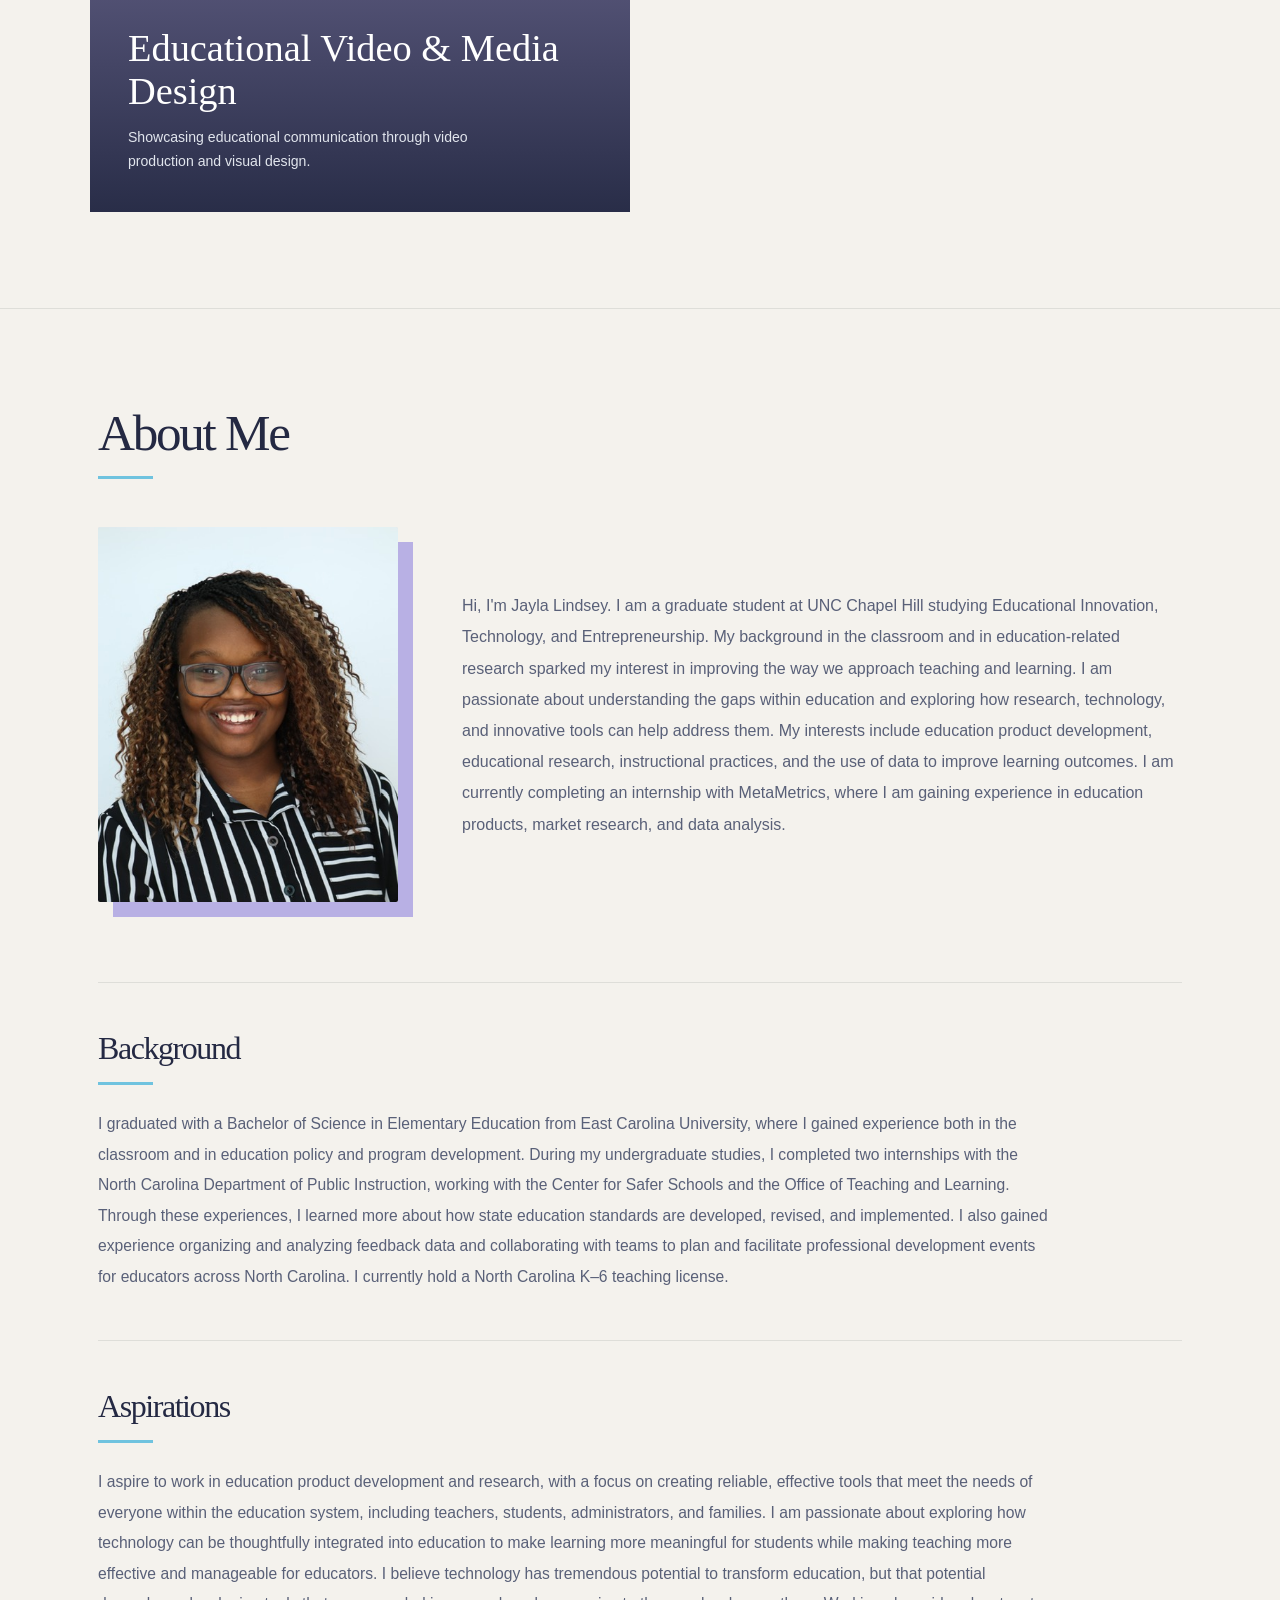
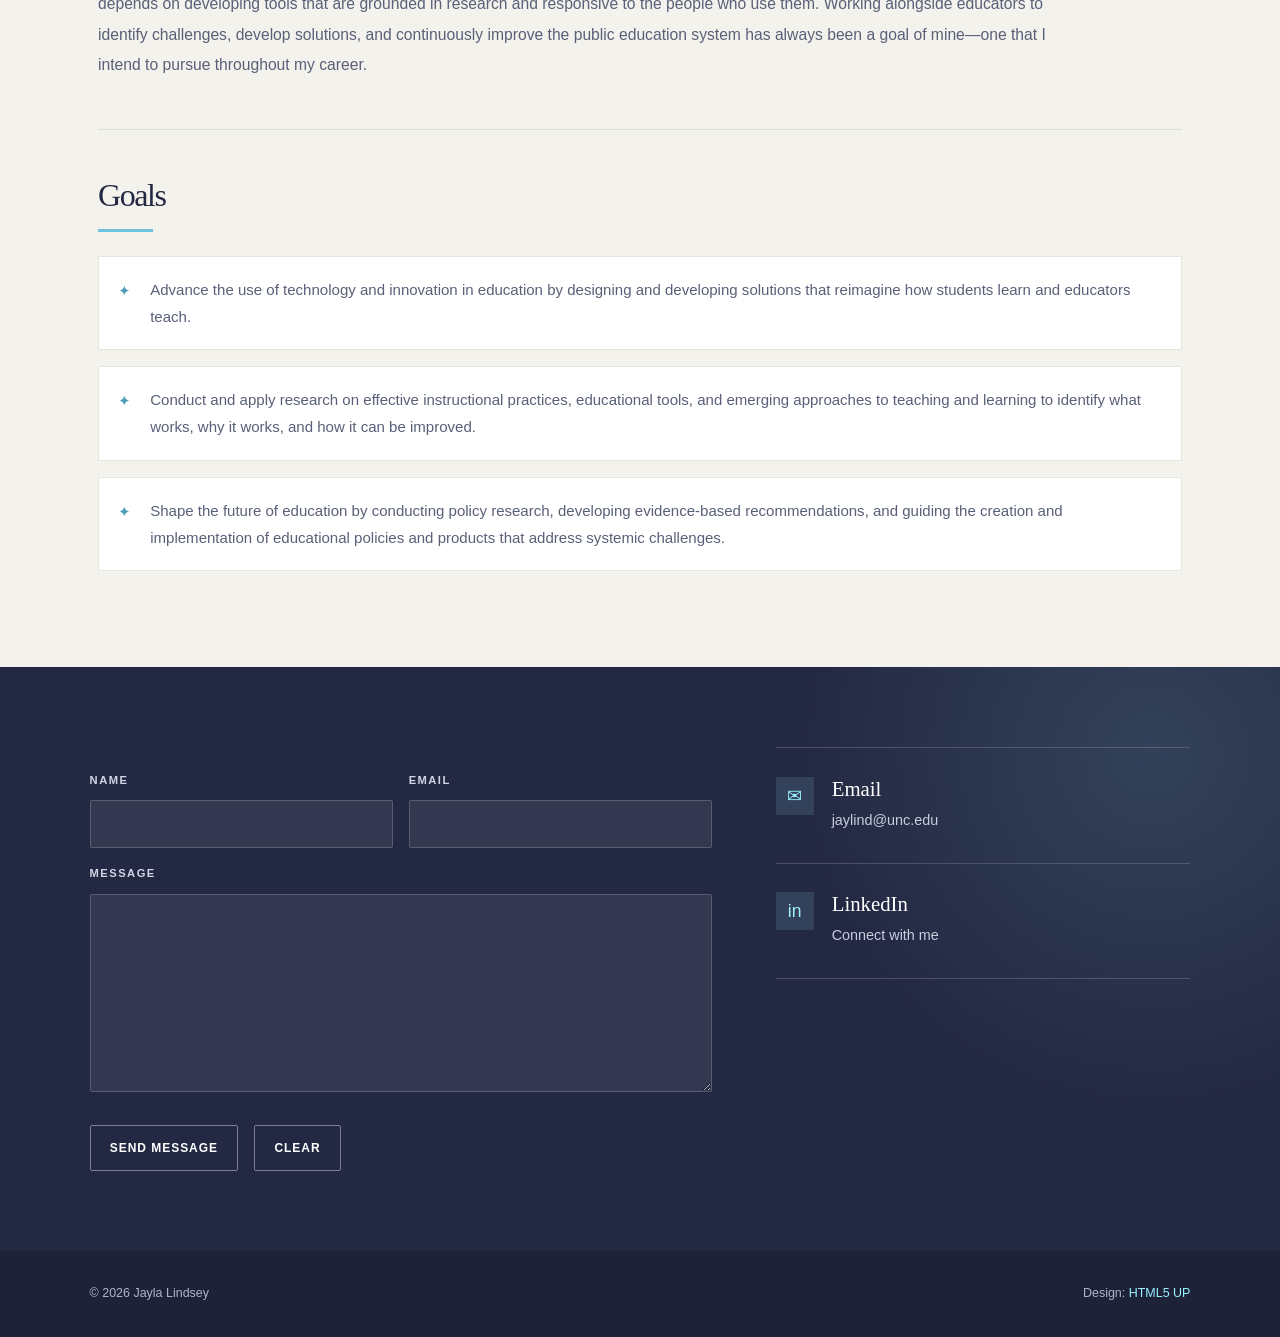
==== commit d7b8e922: "Update index.html" ====
--- a/index.html
+++ b/index.html
@@ -23,6 +23,7 @@
                 <li><a href="index.html">Home</a></li>
                 <li><a href="#about">About</a></li>
                 <li><a href="#portfolio">Portfolio</a></li>
+                <li><a href="resume.html">Resume</a></li>
                 <li><a href="#contact">Contact</a></li>
             </ul>
             <a href="#" class="close">Close</a>
@@ -104,17 +105,17 @@
             </article>
 
             <!-- Project 5: Educational Video and Media Design -->
-<article class="tile-5">
-    <header>
-        <h3>
-            <a href="portfolio/media-design.html">
-                Educational Video &amp; Media Design
-            </a>
-        </h3>
-        <p>Showcasing educational communication through video production and visual design.</p>
-    </header>
-    <a href="portfolio/media-design.html" class="link" aria-label="View Educational Video and Media Design"></a>
-</article>
+            <article class="tile-5">
+               <header>
+                   <h3>
+                      <a href="portfolio/media-design.html">
+                           Educational Video & Media Design
+                      </a>
+                  </h3>
+                  <p>Showcasing educational communication through video production and visual design.</p>
+             </header>
+             <a href="portfolio/media-design.html" class="link" aria-label="View Educational Video and Media Design"></a>
+          </article>
 
         </section>
 
@@ -172,9 +173,9 @@
             </header>
 
             <ul>
-                <li>Design and improve innovative educational products by combining research, data, technology, and educator feedback to address real challenges in teaching and learning.</li>
-                <li>Bridge educational research, teaching practices, data, and innovation to develop practical solutions that support teachers and make learning more meaningful and effective for students.</li>
-                <li>Collaborate with educators, researchers, and education organizations to identify challenges within education and develop evidence-based solutions that improve teaching and learning across diverse educational settings.</li>
+                <li>Advance the use of technology and innovation in education by designing and developing solutions that reimagine how students learn and educators teach.</li>
+                <li>Conduct and apply research on effective instructional practices, educational tools, and emerging approaches to teaching and learning to identify what works, why it works, and how it can be improved.</li>
+                <li>Shape the future of education by conducting policy research, developing evidence-based recommendations, and guiding the creation and implementation of educational policies and products that address systemic challenges.</li>
             </ul>
         </div>
 
--- a/style.css
+++ b/style.css
@@ -1,29 +1,26 @@
-/* 
-   SIMPLIFIED FORTY TEMPLATE STYLESHEET
-   
-   KEY CUSTOMIZATION POINTS:
-   1. COLORS: Lines 15-20 - Change the main color scheme
-   2. FONTS: Line 25 - Change the font family
-   3. BANNER IMAGE: Line 250 - Change banner background image
-   4. TILE COLORS: Lines 400-420 - Change portfolio tile overlay colors
-*/
-
-/* ========================================
-   VARIABLES - CHANGE THESE FOR EASY CUSTOMIZATION
-   ======================================== */
+
+/* ==========================================================
+   JAYLA LINDSEY PORTFOLIO
+   MODERN EDITORIAL DESIGN
+   Coordinated with resume.css
+   ========================================================== */
 
 :root {
-    --primary-color: #9bf1ff;
-    --primary-dark: #53e3fb;
-    --background-dark: #242943;
-    --background-light: #2a2f4a;
-    --text-color: #ffffff;
-    --border-color: rgba(212, 212, 255, 0.1);
-}
-
-/* ========================================
-   BASIC RESET & TYPOGRAPHY
-   ======================================== */
+    --ink: #242943;
+    --panel: #2a2f4a;
+    --blue: #9bf1ff;
+    --sky: #6fc3df;
+    --lavender: #b8b0e4;
+    --paper: #f4f2ed;
+    --white: #ffffff;
+    --muted: #68718b;
+    --border: #deded9;
+    --body-text: #596078;
+}
+
+/* =========================
+   RESET AND TYPOGRAPHY
+   ========================= */
 
 * {
     margin: 0;
@@ -31,115 +28,113 @@
     box-sizing: border-box;
 }
 
+html {
+    scroll-behavior: smooth;
+    scroll-padding-top: 85px;
+}
+
 body {
     font-family: "Source Sans Pro", Arial, sans-serif;
-    font-size: 17pt;
-    font-weight: 300;
-    line-height: 1.65;
-    color: var(--text-color);
-    background: var(--background-dark);
-}
-
-h1, h2, h3, h4, h5, h6 {
-    font-weight: 600;
-    line-height: 1.65;
-    margin: 0 0 1em 0;
-    color: var(--text-color);
-}
-
-h1 { font-size: 2.5em; }
-h2 { font-size: 1.75em; }
-h3 { font-size: 1.35em; }
+    font-size: 16px;
+    line-height: 1.75;
+    color: var(--ink);
+    background: var(--paper);
+}
+
+h1, h2, h3, h4 {
+    font-weight: 500;
+}
+
+h1, h2, h3 {
+    font-family: Georgia, "Times New Roman", serif;
+}
 
 p {
-    margin: 0 0 2em 0;
+    margin-bottom: 1.2rem;
 }
 
 a {
     color: inherit;
     text-decoration: none;
-    border-bottom: dotted 1px;
-    transition: color 0.2s ease, border-bottom-color 0.2s ease;
+    transition: color .2s ease, background .2s ease;
 }
 
 a:hover {
-    border-bottom-color: transparent;
-    color: var(--primary-color);
-}
-
-strong, b {
-    font-weight: 600;
-}
-
-/* ========================================
-   HEADER
-   ======================================== */
+    color: #4e9eb8;
+}
+
+img {
+    max-width: 100%;
+    display: block;
+}
+
+button, input, textarea {
+    font: inherit;
+}
+
+/* =========================
+   HEADER AND NAVIGATION
+   ========================= */
 
 #header {
-    display: flex;
-    justify-content: space-between;
-    align-items: center;
-    background-color: var(--background-light);
-    box-shadow: 0 0 0.25em 0 rgba(0, 0, 0, 0.15);
-    height: 3.25em;
     position: fixed;
     top: 0;
     left: 0;
-    width: 100%;
     z-index: 10000;
+    display: flex;
+    align-items: center;
+    justify-content: space-between;
+    width: 100%;
+    height: 72px;
+    padding: 0 7vw;
+    background: rgba(36, 41, 67, .97);
+    box-shadow: 0 4px 20px rgba(0,0,0,.08);
 }
 
 #header .logo {
-    font-size: 0.8em;
-    font-weight: 600;
-    letter-spacing: 0.25em;
+    color: var(--white);
+    font-size: .85rem;
+    font-weight: 700;
+    letter-spacing: .13em;
     text-transform: uppercase;
-    padding: 0 1.5em;
-    border: 0;
 }
 
 #header .logo strong {
-    background-color: var(--text-color);
-    color: var(--background-dark);
-    display: inline-block;
-    line-height: 1.65em;
-    padding: 0 0.125em 0 0.375em;
-    margin-right: 0.325em;
-    transition: background-color 0.2s ease;
-}
-
-#header .logo:hover strong {
-    background-color: var(--primary-color);
+    color: var(--blue);
+}
+
+#header .logo span {
+    color: #c4cada;
+    font-weight: 400;
 }
 
 #header nav .menu-toggle {
-    display: block;
-    font-size: 0.8em;
-    font-weight: 600;
-    letter-spacing: 0.25em;
+    color: var(--white);
+    font-size: .75rem;
+    font-weight: 700;
+    letter-spacing: .16em;
     text-transform: uppercase;
-    padding: 0 1.5em;
-    border: 0;
-}
-
-/* ========================================
-   MENU (Mobile/Overlay)
-   ======================================== */
+}
+
+#header nav .menu-toggle:hover {
+    color: var(--blue);
+}
+
+/* =========================
+   OVERLAY MENU
+   ========================= */
 
 #menu {
     position: fixed;
-    top: 0;
-    left: 0;
-    width: 100%;
-    height: 100%;
-    background: rgba(36, 41, 67, 0.95);
+    inset: 0;
+    z-index: 10002;
     display: flex;
     align-items: center;
     justify-content: center;
-    z-index: 10002;
+    background: var(--ink);
     opacity: 0;
     visibility: hidden;
-    transition: opacity 0.35s ease, visibility 0.35s;
+    transition: opacity .35s ease, visibility .35s ease;
 }
 
 #menu.visible {
@@ -148,682 +143,912 @@
 }
 
 #menu .inner {
+    width: 90%;
+    max-width: 420px;
     text-align: center;
-    max-width: 18em;
 }
 
 #menu .links {
     list-style: none;
-    margin: 0 0 1em 0;
 }
 
 #menu .links li {
-    border-top: solid 1px var(--border-color);
-}
-
-#menu .links li:first-child {
-    border-top: 0;
+    border-bottom: 1px solid rgba(255,255,255,.13);
 }
 
 #menu .links a {
     display: block;
-    font-size: 0.8em;
-    font-weight: 600;
-    letter-spacing: 0.25em;
+    padding: 1rem;
+    color: var(--white);
+    font-size: .85rem;
+    font-weight: 700;
+    letter-spacing: .12em;
     text-transform: uppercase;
-    line-height: 4em;
-    border: 0;
+}
+
+#menu .links a:hover {
+    color: var(--blue);
+    background: rgba(255,255,255,.04);
 }
 
 #menu .close {
     display: inline-block;
-    margin-top: 2em;
-    padding: 0.5em 1em;
-    border: solid 2px var(--text-color);
-    font-size: 0.8em;
-    font-weight: 600;
-    letter-spacing: 0.25em;
+    margin-top: 2rem;
+    padding: .65rem 1.5rem;
+    border: 1px solid rgba(255,255,255,.4);
+    color: var(--white);
+    font-size: .75rem;
+    letter-spacing: .12em;
     text-transform: uppercase;
 }
 
 #menu .close:hover {
-    border-color: var(--primary-color);
-}
-
-/* ========================================
-   BANNER
-   CHANGE BANNER IMAGE: Update background-image URL on line ~250
-   ======================================== */
+    border-color: var(--blue);
+    color: var(--blue);
+}
+
+/* =========================
+   HERO / INTRODUCTION
+   ========================= */
 
 #banner {
+    position: relative;
     display: flex;
     align-items: center;
-    min-height: 60vh;
-    max-height: 32em;
-    padding: 6em 0 2em 0;
-    background-image: url('images/banner.jpg'); /* CHANGE THIS IMAGE */
-    background-position: center;
-    background-repeat: no-repeat;
-    background-size: cover;
+    min-height: 690px;
+    padding: 130px 7vw 85px;
+    overflow: hidden;
+    color: var(--white);
+    background:
+        radial-gradient(
+            circle at 85% 20%,
+            rgba(111,195,223,.18),
+            transparent 27rem
+        ),
+        linear-gradient(
+            125deg,
+            #242943 0%,
+            #303754 65%,
+            #343b5a 100%
+        );
+}
+
+#banner::after {
+    content: "JL";
+    position: absolute;
+    right: -30px;
+    bottom: -105px;
+    color: rgba(255,255,255,.035);
+    font: 900 clamp(18rem, 35vw, 34rem)/.8 Georgia, serif;
+    letter-spacing: -.12em;
+    pointer-events: none;
+}
+
+#banner .inner {
     position: relative;
-    margin-top: 3.25em;
-}
-
-#banner::after {
-    content: '';
+    z-index: 1;
+    width: 100%;
+    max-width: 1180px;
+    margin: 0 auto;
+}
+
+#banner header {
+    margin-bottom: 1.5rem;
+}
+
+#banner header::before {
+    content: "EDUCATION  /  INNOVATION  /  RESEARCH";
+    display: block;
+    margin-bottom: 2rem;
+    color: var(--blue);
+    font-size: .72rem;
+    font-weight: 700;
+    letter-spacing: .17em;
+}
+
+#banner h1 {
+    max-width: 850px;
+    color: var(--white);
+    font: 500 clamp(3.5rem, 8vw, 7rem)/.98 Georgia, serif;
+    letter-spacing: -.055em;
+}
+
+#banner .content {
+    display: flex;
+    align-items: center;
+    flex-wrap: wrap;
+    gap: 2rem;
+    margin-top: 2rem;
+}
+
+#banner .content p {
+    max-width: 610px;
+    margin: 0;
+    color: #d5d9e5;
+    font-size: 1.05rem;
+    line-height: 1.85;
+}
+
+#banner .content p br {
+    display: block;
+    content: "";
+    margin-bottom: .4rem;
+}
+
+/* =========================
+   BUTTONS
+   ========================= */
+
+.actions {
+    display: flex;
+    flex-wrap: wrap;
+    gap: 1rem;
+    list-style: none;
+}
+
+.button {
+    display: inline-flex;
+    align-items: center;
+    justify-content: center;
+    min-height: 48px;
+    padding: .8rem 1.35rem;
+    border: 1px solid rgba(255,255,255,.45);
+    border-radius: 2px;
+    color: var(--white);
+    font-size: .78rem;
+    font-weight: 700;
+    letter-spacing: .07em;
+    text-transform: uppercase;
+    transition: all .2s ease;
+}
+
+.button:hover {
+    color: var(--ink);
+    border-color: var(--blue);
+    background: var(--blue);
+    transform: translateY(-3px);
+}
+
+/* =========================
+   MAIN CONTENT
+   ========================= */
+
+#main {
+    background: var(--paper);
+}
+
+#main > section {
+    border-top: 1px solid var(--border);
+}
+
+#main > section:first-child {
+    border-top: 0;
+}
+
+#main .inner {
+    width: 100%;
+    max-width: 1180px;
+    margin: 0 auto;
+    padding: 6rem 3rem;
+}
+
+/* =========================
+   PORTFOLIO SECTION
+   ========================= */
+
+#portfolio {
+    position: relative;
+    display: grid;
+    grid-template-columns: repeat(2, minmax(0, 1fr));
+    gap: 1.25rem;
+    padding: 6rem 7vw;
+    background: var(--paper);
+}
+
+/* Section label above portfolio cards */
+
+#portfolio::before {
+    content: "SELECTED WORK";
+    grid-column: 1 / -1;
+    display: block;
+    margin-bottom: 1rem;
+    color: #68718b;
+    font-size: .72rem;
+    font-weight: 700;
+    letter-spacing: .17em;
+}
+
+/* Individual project cards */
+
+.tiles article {
+    position: relative;
+    display: flex;
+    align-items: flex-end;
+    min-height: 310px;
+    width: 100%;
+    padding: 2.4rem;
+    overflow: hidden;
+    background: var(--ink);
+    transition: transform .25s ease, box-shadow .25s ease;
+}
+
+.tiles article:nth-child(2n - 1),
+.tiles article:nth-child(2n - 2) {
+    width: 100%;
+}
+
+.tiles article:hover {
+    transform: translateY(-6px);
+    box-shadow: 0 18px 35px rgba(36,41,67,.13);
+}
+
+.tiles article::before {
+    content: "";
+    position: absolute;
+    inset: 0;
+    opacity: .95;
+    transition: opacity .3s ease;
+}
+
+.tiles article:hover::before {
+    opacity: .75;
+}
+
+.tiles article::after {
+    content: "";
+    position: absolute;
+    inset: 0;
+    background: linear-gradient(
+        0deg,
+        rgba(36,41,67,.94) 0%,
+        rgba(36,41,67,.22) 100%
+    );
+    z-index: 1;
+}
+
+.tiles article.tile-1::before {
+    background: #4d7189;
+}
+
+.tiles article.tile-2::before {
+    background: #77709e;
+}
+
+.tiles article.tile-3::before {
+    background: #628f9e;
+}
+
+.tiles article.tile-4::before {
+    background: #5d8290;
+}
+
+.tiles article.tile-5::before {
+    background: #79739e;
+}
+
+.tiles article header {
+    position: relative;
+    z-index: 3;
+    max-width: 460px;
+}
+
+.tiles article header::before {
+    display: block;
+    margin-bottom: 1.3rem;
+    color: var(--blue);
+    font-size: .7rem;
+    font-weight: 700;
+    letter-spacing: .16em;
+}
+
+.tiles article:nth-child(1) header::before {
+    content: "01 / PRODUCT EVALUATION";
+}
+
+.tiles article:nth-child(2) header::before {
+    content: "02 / PRODUCT EVALUATION";
+}
+
+.tiles article:nth-child(3) header::before {
+    content: "03 / PRODUCT EVALUATION";
+}
+
+.tiles article:nth-child(4) header::before {
+    content: "04 / RESEARCH & DATA";
+}
+
+.tiles article:nth-child(5) header::before {
+    content: "05 / MEDIA & DESIGN";
+}
+
+.tiles article h3 {
+    margin: 0 0 .8rem;
+    color: var(--white);
+    font: 500 clamp(1.7rem, 3vw, 2.4rem)/1.12 Georgia, serif;
+}
+
+.tiles article h3 a {
+    color: inherit;
+}
+
+.tiles article p {
+    max-width: 400px;
+    margin: 0;
+    color: #e1e5ed;
+    font-size: .88rem;
+    line-height: 1.7;
+}
+
+.tiles article .link {
+    position: absolute;
+    inset: 0;
+    z-index: 4;
+}
+
+/* =========================
+   ABOUT ME SECTION
+   ========================= */
+
+#about {
+    background: var(--paper);
+}
+
+#about > .inner {
+    padding-top: 6rem;
+    padding-bottom: 6rem;
+}
+
+/* Section headings */
+
+.major {
+    margin-bottom: 2.5rem;
+}
+
+.major h2,
+.major h3 {
+    position: relative;
+    display: inline-block;
+    margin: 0;
+    color: var(--ink);
+    font: 500 clamp(2.3rem, 4vw, 3.6rem)/1.08 Georgia, serif;
+    letter-spacing: -.045em;
+}
+
+.major h2::after,
+.major h3::after {
+    content: "";
+    display: block;
+    width: 55px;
+    height: 3px;
+    margin-top: 1rem;
+    background: var(--sky);
+}
+
+/* Photo and introduction */
+
+.about-intro {
+    display: grid;
+    grid-template-columns: 300px minmax(0, 1fr);
+    align-items: center;
+    gap: 4rem;
+    margin: 3rem 0 5rem;
+}
+
+.about-photo-container {
+    position: relative;
+    width: 100%;
+    max-width: 300px;
+}
+
+.about-photo-container::before {
+    content: "";
+    position: absolute;
+    inset: 15px -15px -15px 15px;
+    z-index: 0;
+    background: var(--lavender);
+}
+
+.about-photo {
+    position: relative;
+    z-index: 1;
+    width: 100%;
+    aspect-ratio: 4 / 5;
+    object-fit: cover;
+    object-position: center top;
+    border-radius: 2px;
+    background: #e5e5e5;
+}
+
+.about-text p {
+    margin: 0;
+    color: var(--body-text);
+    font-size: 1rem;
+    line-height: 1.95;
+}
+
+/* Background, aspirations, goals */
+
+.about-section {
+    position: relative;
+    margin-top: 3rem;
+    padding: 3rem 0 0;
+    border-top: 1px solid var(--border);
+}
+
+.about-section .major {
+    margin-bottom: 1.5rem;
+}
+
+.about-section h3 {
+    font-size: 2rem;
+}
+
+.about-section > p {
+    max-width: 950px;
+    margin: 0;
+    color: var(--body-text);
+    font-size: .98rem;
+    line-height: 1.95;
+}
+
+.about-section ul {
+    display: grid;
+    gap: 1rem;
+    margin: 1.5rem 0 0;
+    padding: 0;
+    list-style: none;
+}
+
+.about-section li {
+    position: relative;
+    padding: 1.2rem 1.4rem 1.2rem 3.2rem;
+    color: var(--body-text);
+    background: #fff;
+    border: 1px solid #e6e5e0;
+    font-size: .94rem;
+    line-height: 1.8;
+}
+
+.about-section li::before {
+    content: "✦";
+    position: absolute;
+    left: 1.2rem;
+    top: 1.25rem;
+    color: #4e9eb8;
+}
+
+/* =========================
+   CONTACT SECTION
+   ========================= */
+
+#contact {
+    padding: 5rem 7vw;
+    color: var(--white);
+    background:
+        radial-gradient(
+            circle at 90% 15%,
+            rgba(155,241,255,.12),
+            transparent 22rem
+        ),
+        var(--ink);
+}
+
+#contact > .inner {
+    display: grid;
+    grid-template-columns: 1.2fr .8fr;
+    gap: 4rem;
+    width: 100%;
+    max-width: 1180px;
+    margin: 0 auto;
+    padding: 0;
+}
+
+#contact > .inner > section:first-child {
+    width: 100%;
+    padding: 0;
+    border: 0;
+}
+
+#contact > .inner > .split {
+    width: 100%;
+    padding: 0;
+}
+
+#contact h2,
+#contact h3 {
+    color: var(--white);
+}
+
+#contact .major h2 {
+    color: var(--white);
+}
+
+#contact .major h2::after {
+    background: var(--blue);
+}
+
+/* Contact form */
+
+#contact label {
+    display: block;
+    margin-bottom: .6rem;
+    color: #d0d6e5;
+    font-size: .7rem;
+    font-weight: 700;
+    letter-spacing: .13em;
+    text-transform: uppercase;
+}
+
+#contact .fields {
+    display: grid;
+    grid-template-columns: 1fr 1fr;
+    gap: 1rem;
+    margin: 1.5rem 0;
+}
+
+#contact .field {
+    width: 100%;
+}
+
+#contact .field.half {
+    width: 100%;
+}
+
+#contact .field:not(.half) {
+    grid-column: 1 / -1;
+}
+
+#contact input[type="text"],
+#contact input[type="email"],
+#contact textarea {
+    width: 100%;
+    padding: .9rem 1rem;
+    color: var(--white);
+    background: rgba(255,255,255,.07);
+    border: 1px solid rgba(255,255,255,.18);
+    border-radius: 2px;
+    outline: none;
+}
+
+#contact input[type="text"],
+#contact input[type="email"] {
+    height: 48px;
+}
+
+#contact textarea {
+    min-height: 145px;
+    resize: vertical;
+}
+
+#contact input:focus,
+#contact textarea:focus {
+    border-color: var(--blue);
+}
+
+#contact input[type="submit"],
+#contact input[type="reset"] {
+    min-height: 45px;
+    padding: .7rem 1.2rem;
+    border: 1px solid rgba(255,255,255,.4);
+    border-radius: 2px;
+    color: var(--white);
+    background: transparent;
+    font-size: .75rem;
+    font-weight: 700;
+    letter-spacing: .08em;
+    text-transform: uppercase;
+    cursor: pointer;
+    transition: all .2s ease;
+}
+
+#contact input[type="submit"]:hover,
+#contact input[type="reset"]:hover {
+    color: var(--ink);
+    border-color: var(--blue);
+    background: var(--blue);
+}
+
+/* Contact links */
+
+#contact .split section {
+    padding: 1.8rem 0;
+    border-bottom: 1px solid rgba(255,255,255,.17);
+}
+
+#contact .split section:first-child {
+    border-top: 1px solid rgba(255,255,255,.17);
+}
+
+.contact-method {
+    position: relative;
+    padding-left: 3.5rem;
+}
+
+.contact-method .icon {
     position: absolute;
     top: 0;
     left: 0;
-    width: 100%;
-    height: 100%;
-    background-color: var(--background-dark);
-    opacity: 0.85;
-    z-index: 1;
-}
-
-#banner .inner {
-    position: relative;
-    z-index: 2;
-    max-width: 65em;
+    display: grid;
+    place-items: center;
+    width: 38px;
+    height: 38px;
+    color: var(--blue);
+    background: rgba(155,241,255,.12);
+    font-size: 1.1rem;
+}
+
+.contact-method h3 {
+    margin: 0 0 .3rem;
+    font: 500 1.3rem Georgia, serif;
+}
+
+.contact-method a {
+    color: #c7cede;
+    font-size: .9rem;
+}
+
+.contact-method a:hover {
+    color: var(--blue);
+}
+
+/* =========================
+   FOOTER
+   ========================= */
+
+#footer {
+    padding: 2rem 7vw;
+    color: #aeb6ca;
+    background: #1d2239;
+}
+
+#footer .inner {
+    max-width: 1180px;
     margin: 0 auto;
-    padding: 0 3em;
-}
-
-#banner h1 {
-    font-size: 3.25em;
-    margin-bottom: 0.5em;
-}
-
-#banner .content {
+}
+
+#footer .copyright {
     display: flex;
-    align-items: center;
-    margin: 0 0 2em 0;
-}
-
-#banner .content p {
-    font-size: 0.7em;
-    font-weight: 600;
-    letter-spacing: 0.25em;
-    text-transform: uppercase;
-    margin-right: 1.5em;
-    margin-bottom: 0;
-}
-
-/* ========================================
-   BUTTONS
-   ======================================== */
-
-.button {
-    display: inline-block;
-    background-color: transparent;
-    box-shadow: inset 0 0 0 2px var(--text-color);
-    color: var(--text-color);
-    font-size: 0.8em;
-    font-weight: 600;
-    letter-spacing: 0.25em;
-    text-transform: uppercase;
-    padding: 0 1.75em;
-    line-height: 3.5em;
-    height: 3.5em;
-    text-align: center;
-    transition: background-color 0.2s ease, box-shadow 0.2s ease, color 0.2s ease;
+    justify-content: space-between;
+    flex-wrap: wrap;
+    gap: .8rem;
+    list-style: none;
+    font-size: .78rem;
+}
+
+#footer .copyright li {
     border: 0;
-    cursor: pointer;
-}
-
-.button:hover {
-    box-shadow: inset 0 0 0 2px var(--primary-color);
-    color: var(--primary-color);
-}
-
-.button:active {
-    background-color: rgba(155, 241, 255, 0.1);
-    box-shadow: inset 0 0 0 2px var(--primary-dark);
-    color: var(--primary-dark);
-}
-
-.button.primary {
-    background-color: var(--text-color);
-    box-shadow: none;
-    color: var(--background-dark);
-}
-
-.button.primary:hover {
-    background-color: var(--primary-color);
-    color: var(--background-dark);
-}
-
-.button.primary:active {
-    background-color: var(--primary-dark);
-}
-
-.actions {
-    list-style: none;
-    display: flex;
-    gap: 1em;
-}
-
-/* ========================================
-   MAIN CONTENT
-   ======================================== */
-
-#main {
-    background-color: var(--background-light);
-}
-
-#main > section {
-    border-top: solid 1px var(--border-color);
-}
-
-#main > section:first-child {
-    border-top: 0;
-}
-
-#main .inner {
-    max-width: 65em;
+    margin: 0;
+    padding: 0;
+}
+
+#footer a {
+    color: var(--blue);
+}
+
+#footer a:hover {
+    color: var(--white);
+}
+
+/* =========================
+   ARTIFACT / PROJECT PAGES
+   Shared foundation for the
+   other portfolio pages
+   ========================= */
+
+.project-page {
+    width: 100%;
+    max-width: 1180px;
     margin: 0 auto;
-    padding: 4em 3em 2em 3em;
-}
-
-.major {
-    width: max-content;
-    margin-bottom: 2em;
-}
-
-.major > :first-child {
-    margin-bottom: 0;
-    width: calc(100% + 0.5em);
-}
-
-.major > :first-child::after {
-    content: '';
-    background-color: var(--text-color);
-    display: block;
-    height: 2px;
-    margin: 0.325em 0 0.5em 0;
-    width: 100%;
-}
-
-.major > p {
-    font-size: 0.7em;
-    font-weight: 600;
-    letter-spacing: 0.25em;
-    margin-bottom: 0;
-    text-transform: uppercase;
-}
-
-/* ========================================
-   PORTFOLIO TILES
-   CHANGE TILE COLORS: Update background-color values below (lines ~400-420)
-   ======================================== */
-
-.tiles {
-    display: flex;
-    flex-wrap: wrap;
-}
-
-.tiles article {
-    position: relative;
-    display: flex;
-    align-items: center;
-    width: 40%;
-    height: 40vh;
-    min-height: 23em;
-    max-height: 40em;
-    padding: 4em;
-    background-position: center;
-    background-repeat: no-repeat;
-    background-size: cover;
-    overflow: hidden;
-    cursor: pointer;
-    transition: transform 0.25s ease;
-}
-
-.tiles article:hover {
-    transform: scale(1.05);
-}
-
-.tiles article:nth-child(2n - 1),
-.tiles article:nth-child(2n - 2) {
-    width: 60%;
-}
-
-.tiles article .image {
-    display: none;
-}
-
-.tiles article header {
-    position: relative;
-    z-index: 3;
-}
-
-.tiles article::before {
-    content: '';
-    position: absolute;
-    top: 0;
-    left: 0;
-    width: 100%;
-    height: 100%;
-    opacity: 0.85;
-    z-index: 2;
-    transition: opacity 0.5s ease;
-}
-
-.tiles article:hover::before {
-    opacity: 0.5;
-}
-
-.tiles article::after {
-    content: '';
-    position: absolute;
-    top: 0;
-    left: 0;
-    width: 100%;
-    height: 100%;
-    background-color: rgba(36, 41, 67, 0.25);
-    z-index: 1;
-}
-
-/* TILE OVERLAY COLORS - CUSTOMIZE THESE */
-.tiles article.tile-1::before { background-color: #6fc3df; }
-.tiles article.tile-2::before { background-color: #8d82c4; }
-.tiles article.tile-3::before { background-color: #ec8d81; }
-.tiles article.tile-4::before { background-color: #e7b788; }
-.tiles article.tile-5::before { background-color: #8ea9e8; }
-.tiles article.tile-6::before { background-color: #87c5a4; }
-
-.tiles article .link {
-    position: absolute;
-    top: 0;
-    left: 0;
-    width: 100%;
-    height: 100%;
-    z-index: 4;
-}
-
-/* ========================================
-   CONTACT SECTION
-   ======================================== */
-
-#contact {
-    border-bottom: solid 1px var(--border-color);
-}
-
-#contact > .inner {
-    display: flex;
-    max-width: 65em;
-    margin: 0 auto;
-    padding: 0;
-}
-
-#contact > .inner > section:first-child {
-    width: 60%;
-    padding: 4em 3em 2em 0;
-    border-right: solid 1px var(--border-color);
-}
-
-#contact > .inner > .split {
-    width: 40%;
-    padding: 0 0 0 3em;
-}
-
-#contact .split section {
-    padding: 3em 0 1em 0;
-    border-top: solid 1px var(--border-color);
-}
-
-#contact .split section:first-child {
-    border-top: 0;
-}
-
-.contact-method {
-    padding-left: 3.25em;
-    position: relative;
-}
-
-.contact-method .icon {
-    position: absolute;
-    left: 0;
-    top: 0;
-    font-size: 1.5em;
-}
-
-.contact-method h3 {
-    margin: 0 0 0.5em 0;
-}
-
-/* ========================================
-   FORMS
-   ======================================== */
-
-form .fields {
-    display: flex;
-    flex-wrap: wrap;
-    margin: -1.5em 0 2em -1.5em;
-}
-
-form .field {
-    flex-grow: 0;
-    flex-shrink: 0;
-    padding: 1.5em 0 0 1.5em;
-    width: calc(100% - 1.5em);
-}
-
-form .field.half {
-    width: calc(50% - 0.75em);
-}
-
-label {
-    display: block;
-    font-size: 0.8em;
-    font-weight: 600;
-    letter-spacing: 0.25em;
-    text-transform: uppercase;
-    margin: 0 0 1em 0;
-}
-
-input[type="text"],
-input[type="email"],
-textarea {
-    appearance: none;
-    background: rgba(212, 212, 255, 0.035);
-    border: none;
-    border-radius: 0;
-    color: inherit;
-    display: block;
-    outline: 0;
-    padding: 0 1em;
-    width: 100%;
-    font-family: inherit;
-}
-
-input[type="text"],
-input[type="email"] {
-    height: 2.75em;
-}
-
-textarea {
-    padding: 0.75em 1em;
-    min-height: 10em;
-}
-
-input[type="text"]:focus,
-input[type="email"]:focus,
-textarea:focus {
-    border: solid 2px var(--primary-color);
-}
-
-input[type="submit"],
-input[type="reset"] {
-    appearance: none;
-    cursor: pointer;
-}
-
-/* ========================================
-   FOOTER
-   ======================================== */
-
-#footer {
-    padding: 2em 0;
-}
-
-#footer .inner {
-    max-width: 65em;
-    margin: 0 auto;
-    padding: 0 3em;
-}
-
-.copyright {
-    list-style: none;
-    display: flex;
-    font-size: 0.8em;
-    color: rgba(244, 244, 255, 0.2);
-}
-
-.copyright li {
-    border-left: solid 1px var(--border-color);
-    margin-left: 1em;
-    padding-left: 1em;
-}
-
-.copyright li:first-child {
-    border-left: 0;
-    margin-left: 0;
-    padding-left: 0;
-}
-
-/* ========================================
-   RESPONSIVE DESIGN
-   ======================================== */
-
-@media screen and (max-width: 980px) {
-    body {
-        font-size: 14pt;
-    }
-    
-    #banner .inner {
-        padding: 0 2em;
-    }
-    
-    #main .inner {
-        padding: 3em 2em 1em 2em;
-    }
-    
-    .tiles article {
-        width: 50% !important;
-        padding: 3em 2em;
-    }
-    
-    #contact > .inner {
-        flex-direction: column;
-    }
-    
-    #contact > .inner > section:first-child {
-        width: 100%;
-        padding: 4em 2em 2em 2em;
-        border-right: 0;
-    }
-    
-    #contact > .inner > .split {
-        width: 100%;
-        padding: 0 2em;
-    }
-}
-
-@media screen and (max-width: 736px) {
-    body {
-        font-size: 12pt;
-    }
-    
-    h1 { font-size: 2em; }
-    h2 { font-size: 1.5em; }
-    h3 { font-size: 1.25em; }
-    
-    #header {
-        height: 2.75em;
-    }
-    
-    #banner {
-        padding: 5em 0 1em 0;
-        margin-top: 2.75em;
-        min-height: auto;
-    }
-    
-    #banner h1 {
-        font-size: 2em;
-    }
-    
-    #banner .content {
-        flex-direction: column;
-        align-items: flex-start;
-    }
-    
-    #banner .content p {
-        margin-right: 0;
-        margin-bottom: 2em;
-    }
-    
-    .tiles article {
-        width: 100% !important;
-        height: 16em;
-        max-height: none;
-        min-height: 0;
-        padding: 3em 1.5em 1em 1.5em;
-    }
-    
-    .tiles article h3 {
-        font-size: 1.5em;
-    }
-    
-    #main .inner {
-        padding: 3em 1.5em 1em 1.5em;
-    }
-    
-    #contact > .inner > section:first-child {
-        padding: 3em 1.5em 1em 1.5em;
-    }
-    
-    #contact > .inner > .split {
-        padding: 0 1.5em;
-    }
-    
-    #contact .split section {
-        padding: 3em 0 1em 0;
-    }
-    
-    form .field.half {
-        width: calc(100% - 1.5em);
-    }
-}
-
-@media screen and (max-width: 480px) {
-    #menu .inner {
-        padding: 2em;
-    }
-    
-    .actions {
-        flex-direction: column;
-    }
-    
-    .tiles {
-        display: block;
-    }
-    
-    .tiles article {
-        height: 20em;
-        width: 100% !important;
-    }
-    
-    .copyright {
-        flex-direction: column;
-    }
-   
-   }  /* closes the max-width: 480px media query */
-
-/* ========================================
-   ABOUT ME
-   ======================================== */
-
-.about-intro {
-    display: flex;
-    align-items: flex-start;
-    gap: 40px;
-    margin-bottom: 4em;
-}
-
-.about-photo-container {
-    flex: 0 0 325px;
-}
-
-.about-photo {
-    width: 325px;
-    height: 325px;
-    object-fit: cover;
-    object-position: center top;
-    border-radius: 50%;
-    display: block;
-}
-
-.about-text {
-    flex: 1;
-}
-
-.about-text p:last-child {
-    margin-bottom: 0;
-}
-
-.about-section {
-    margin-top: 4em;
-    padding-top: 3em;
-    border-top: solid 1px var(--border-color);
-}
-
-.about-section h3 {
-    margin-bottom: 1em;
-}
-
-.about-section ul {
-    margin-bottom: 2em;
-}
-
-.about-section li {
-    margin-bottom: 0.75em;
-}
-/* Improve spacing and keep text away from screen edges */
-
-/* Artifact pages */
-.project-page {
-    width: 100%;
-    max-width: 65em;
-    margin: 0 auto;
-    padding: 4em 3em 2em;
-    box-sizing: border-box;
-}
-
-/* Contact section */
-#contact > .inner {
-    padding: 0 3em;
-    box-sizing: border-box;
-}
-
-/* Smaller screens */
-@media screen and (max-width: 736px) {
-    .project-page {
-        padding: 3em 1.5em 1em;
-    }
-
-    #contact > .inner {
-        padding: 0 1.5em;
-    }
-}
-
-/* Portfolio project image styling */
+    padding: 8rem 3rem 5rem;
+    color: var(--ink);
+    background: var(--paper);
+}
+
+.project-page h1,
+.project-page h2,
+.project-page h3 {
+    color: var(--ink);
+}
+
+.project-page h1 {
+    font-size: clamp(2.7rem, 5vw, 4.5rem);
+    line-height: 1.05;
+}
+
+.project-page p {
+    color: var(--body-text);
+    line-height: 1.9;
+}
+
 .project-image {
     display: flex;
     justify-content: center;
     align-items: center;
     flex-wrap: wrap;
-    gap: 20px;
-    max-width: 900px;
-    margin: 30px auto;
-    padding: 15px;
-    box-sizing: border-box;
+    gap: 1.25rem;
+    max-width: 1000px;
+    margin: 2rem auto;
+    padding: 1rem;
 }
 
 .project-image img {
     display: block;
-    width: calc(50% - 10px);
-    max-width: 420px;
-    max-height: 350px;
+    width: calc(50% - .75rem);
+    max-width: 450px;
+    max-height: 400px;
     height: auto;
     object-fit: contain;
-    border-radius: 8px;
+    background: #fff;
+    border: 1px solid var(--border);
+    box-shadow: 0 12px 30px rgba(36,41,67,.06);
+}
+
+/* =========================
+   RESPONSIVE DESIGN
+   ========================= */
+
+@media screen and (max-width: 980px) {
+
+    #header {
+        padding: 0 2rem;
+    }
+
+    #banner {
+        min-height: 600px;
+        padding: 120px 5vw 70px;
+    }
+
+    #portfolio {
+        padding: 5rem 5vw;
+    }
+
+    .tiles article {
+        min-height: 290px;
+        padding: 2rem;
+    }
+
+    #main .inner {
+        padding: 5rem 2rem;
+    }
+
+    .about-intro {
+        grid-template-columns: 250px minmax(0, 1fr);
+        gap: 2.5rem;
+    }
+
+    #contact {
+        padding: 4rem 5vw;
+    }
 }
 
 @media screen and (max-width: 736px) {
+
+    body {
+        font-size: 15px;
+    }
+
+    #header {
+        height: 64px;
+        padding: 0 1.3rem;
+    }
+
+    #banner {
+        min-height: auto;
+        padding: 125px 1.5rem 75px;
+    }
+
+    #banner h1 {
+        font-size: clamp(3rem, 12vw, 4.5rem);
+    }
+
+    #banner .content {
+        display: block;
+    }
+
+    #banner .content p {
+        margin-bottom: 1.5rem;
+    }
+
+    #portfolio {
+        grid-template-columns: 1fr;
+        padding: 4rem 1.5rem;
+        gap: 1rem;
+    }
+
+    .tiles article {
+        min-height: 260px;
+        padding: 1.8rem;
+    }
+
+    #main .inner {
+        padding: 4rem 1.5rem;
+    }
+
+    .about-intro {
+        grid-template-columns: 1fr;
+        gap: 2.5rem;
+        margin-bottom: 3.5rem;
+    }
+
+    .about-photo-container {
+        max-width: 260px;
+        margin: 0 auto;
+    }
+
+    .about-section {
+        margin-top: 2.5rem;
+        padding-top: 2.5rem;
+    }
+
+    #contact {
+        padding: 4rem 1.5rem;
+    }
+
+    #contact > .inner {
+        grid-template-columns: 1fr;
+        gap: 3rem;
+    }
+
+    #contact .fields {
+        grid-template-columns: 1fr;
+    }
+
+    #contact .field:not(.half) {
+        grid-column: auto;
+    }
+
+    #footer {
+        padding: 2rem 1.5rem;
+    }
+
+    .project-page {
+        padding: 7rem 1.5rem 3rem;
+    }
+
     .project-image img {
         width: 100%;
         max-width: 100%;
     }
 }
 
+@media screen and (max-width: 480px) {
+
+    #header .logo {
+        font-size: .72rem;
+        letter-spacing: .08em;
+    }
+
+    #banner h1 {
+        font-size: 3rem;
+    }
+
+    #banner::after {
+        right: -65px;
+        bottom: -40px;
+        font-size: 17rem;
+    }
+
+    .tiles article {
+        min-height: 245px;
+    }
+
+    .tiles article h3 {
+        font-size: 1.7rem;
+    }
+
+    .major h2 {
+        font-size: 2.4rem;
+    }
+
+    .about-section h3 {
+        font-size: 1.8rem;
+    }
+
+    #footer .copyright {
+        flex-direction: column;
+    }
+
+    #menu .inner {
+        padding: 1.5rem;
+    }
+}
